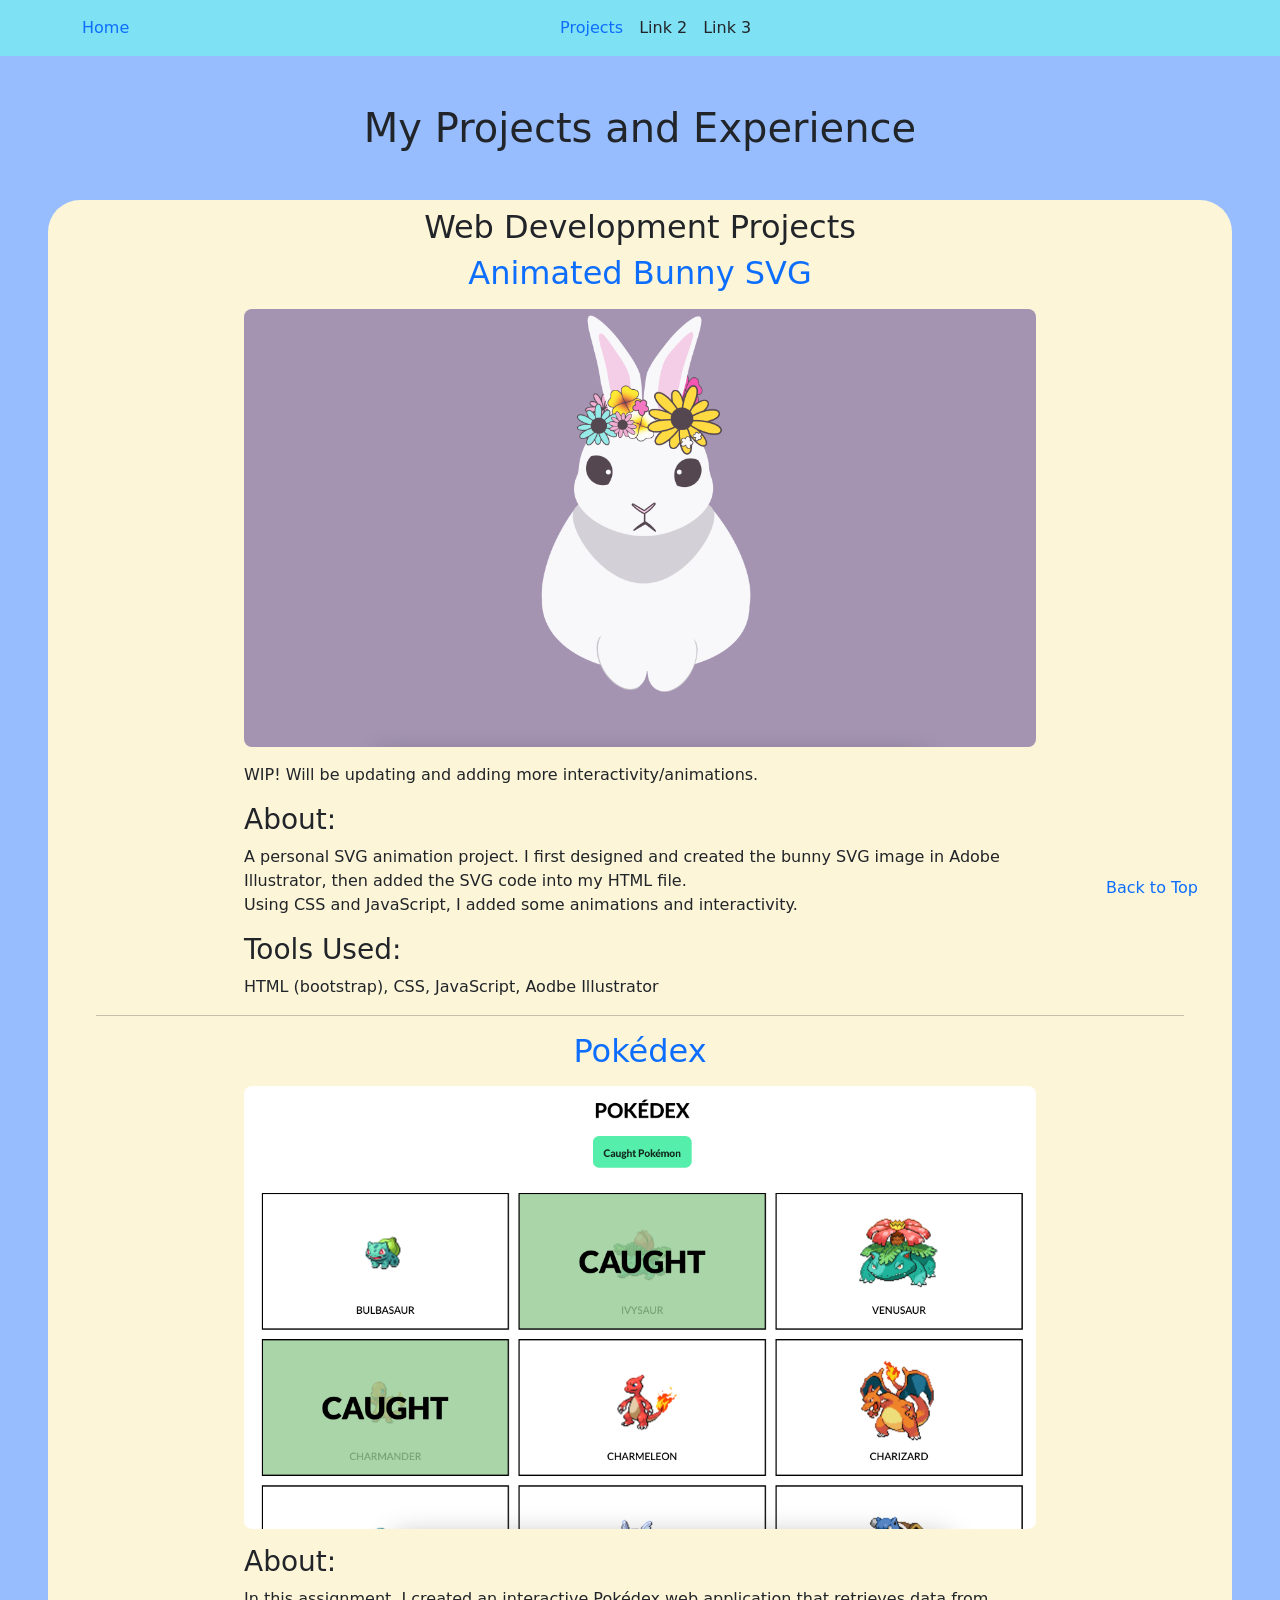
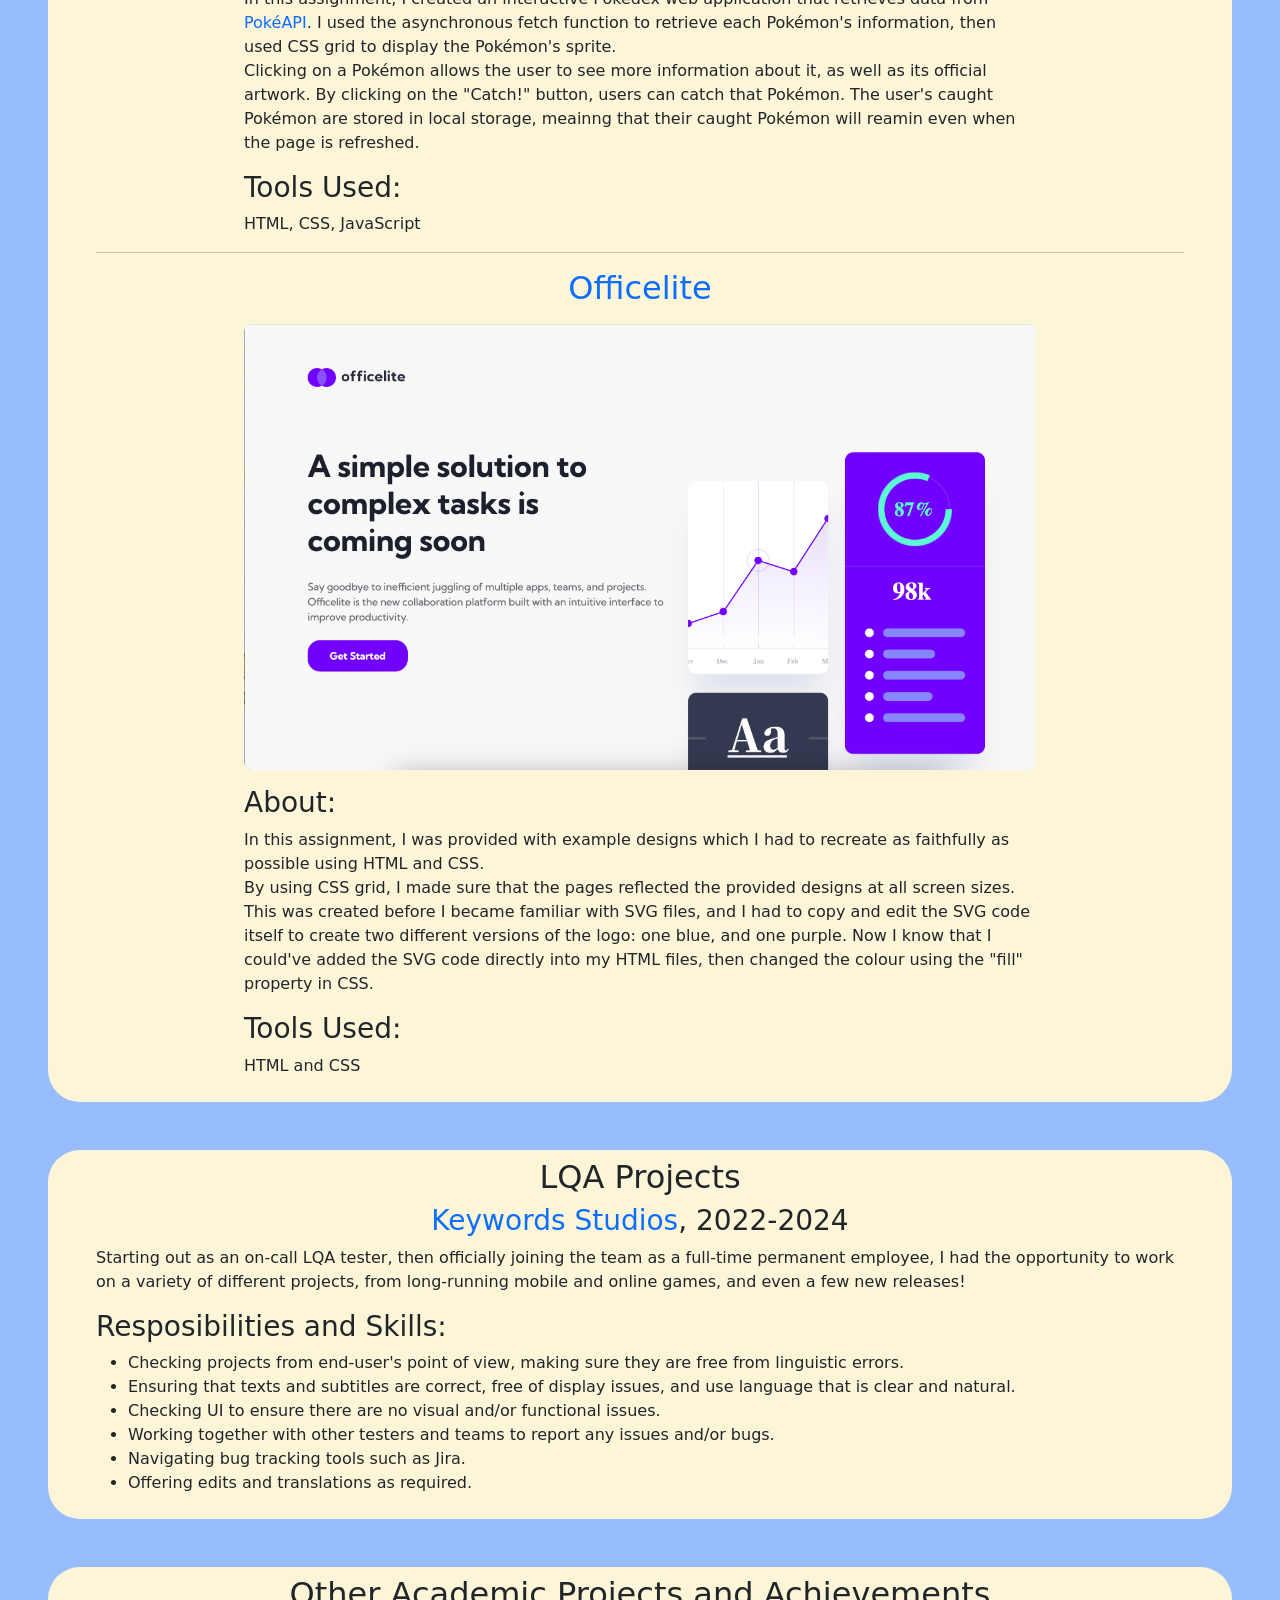
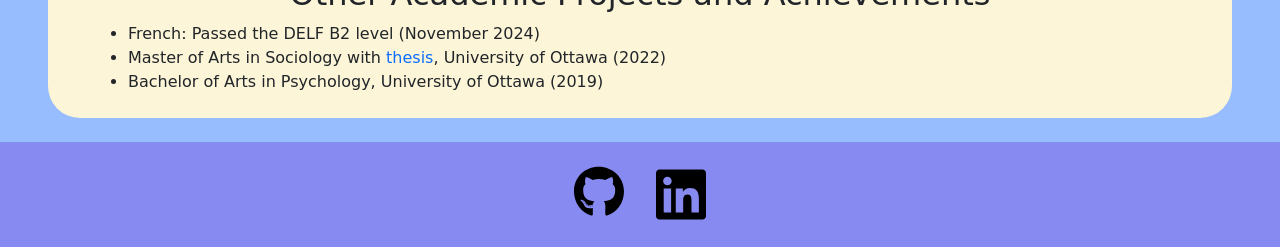
==== additional_pages/projects.html @ 79395e11 "Added experience to "Projects" page." ====
<!DOCTYPE html>
<html lang="en">
<head>
    <meta charset="UTF-8">
    <meta name="viewport" content="width=device-width, initial-scale=1.0">
    <title>My Projects</title>
    <link rel = "icon" href = "/images/umbrella-solid.svg">
    <link href = "/style.css" rel = "stylesheet">
    <link href="https://cdn.jsdelivr.net/npm/bootstrap@5.3.3/dist/css/bootstrap.min.css" rel="stylesheet" integrity="sha384-QWTKZyjpPEjISv5WaRU9OFeRpok6YctnYmDr5pNlyT2bRjXh0JMhjY6hW+ALEwIH" crossorigin="anonymous">
</head>
<body class = "bg-1">
    <!-- NAV -->
    <nav class = "navbar navbar-expand-lg py-3" id = "navigation">
        <div class = "container-lg">
            <a href = "/index.html" >Home</a>
            <button class = "navbar-toggler" type = "button" data-bs-toggle="collapse" data-bs-target="#navbarSupportedContent" aria-controls="navbarSupportedContent" aria-expanded="false" aria-label="Toggle navigation">
                <span class="navbar-toggler-icon"></span>
            </button>
            <div class = "collapse navbar-collapse" id = "navbarSupportedContent">
                <ul class = "navbar-nav mb-2 mx-auto mb-lg-0">
                    <li class = "nav-item me-3">
                        <a href = #>Projects</a>
                    </li>
                    <li class = "nav-item me-3">
                        <a>Link 2</a>
                    </li>
                    <li class = "nav-item me-3">
                        <a>Link 3</a>
                    </li>
                </ul>
            </div>
        </div>
    </nav>
    <!-- PROJECTS -->
    <h1 class = "mt-3 mb-3 mt-lg-5 mb-lg-4  text-center">My Projects and Experience</h1>
    <section class = "mt-3 mt-md-5 mx-5 mb-4 py-2 px-5 rounded-5 content">
        <h2 class = "text-center">Web Development Projects</h2>
        <div class = "container-fluid w-75">
            <section id = "bunny">
                <h2 class = "text-center"><a href = "https://github.com/Rie-Futaki/SVG-animation" target = "_blank">Animated Bunny SVG</a></h2>
                <div class = "my-3">
                    <img class = "w-100 rounded-3" src = "/images/Bunny_Screenshot.png" alt = "Bunny SVG Project">
                </div>
                <p>WIP! Will be updating and adding more interactivity/animations.</p>
                <h3>About:</h3>
                <p>A personal SVG animation project. I first designed and created the bunny SVG image in Adobe Illustrator, then added the SVG code into my HTML file.
                    <br>Using CSS and JavaScript, I added some animations and interactivity.
                </p>
                <h3>Tools Used:</h3>
                <p>HTML (bootstrap), CSS, JavaScript, Aodbe Illustrator</p>
            </section>
        </div>
        <hr>
        <div class = "container-fluid w-75">
            <section id = "pokedex">
                <h2 class = "text-center"><a href = "https://github.com/Rie-Futaki/Pokedex" target = "_blank">Pokédex</a></h2>
                <div class = "my-3">
                    <img class = "w-100 rounded-3" src = "/images/Pokedex_Screenshot.png" alt = "Pokédex Project">
                </div>
                <h3>About:</h3>
                <p>In this assignment, I created an interactive Pokédex web application that retrieves data from <a href = "https://pokeapi.co">PokéAPI</a>.
                    I used the asynchronous fetch function to retrieve each Pokémon's information, then used CSS grid to display the Pokémon's sprite.
                    <br>Clicking on a Pokémon allows the user to see more information about it, as well as its official artwork. By clicking on the "Catch!" button,
                    users can catch that Pokémon. The user's caught Pokémon are stored in local storage, meainng that their caught Pokémon will reamin even when the page is refreshed.
                </p>
                <h3>Tools Used:</h3>
                <p>HTML, CSS, JavaScript</p>
            </section>
        </div>
        <hr>
        <div class = "container-fluid w-75">
            <section id = "officelite">
                <h2 class = "text-center"><a href = "https://github.com/Rie-Futaki/Officelite" target = "_blank">Officelite</a></h2>
                <div class = "my-3">
                    <img class = "w-100 rounded-3" src = "/images/Officelite_Screenshot.png" alt = "Officelite Project">
                </div>
                <h3>About:</h3>
                <p>In this assignment, I was provided with example designs which I had to recreate as faithfully as possible using HTML and CSS.
                    <br>By using CSS grid, I made sure that the pages reflected the provided designs at all screen sizes.
                    <br>This was created before I became familiar with SVG files, and I had to copy and edit the SVG code itself to create two different versions of the logo: one blue, and one purple.
                     Now I know that I could've added the SVG code directly into my HTML files, then changed the colour using the "fill" property in CSS.
                </p>
                <h3>Tools Used:</h3>
                <p>HTML and CSS</p>
            </section>
        </div>
    </section>
    <section class = "mt-3 mt-md-5 mx-5 mb-4 py-2 px-5 rounded-5 content">
        <h2 class = "text-center">LQA Projects</h2>
        <h3 class = "text-center"><a href = "https://www.keywordsstudios.com">Keywords Studios</a>, 2022-2024</h3>
        <p>Starting out as an on-call LQA tester, then officially joining the team as a full-time permanent employee, I had the opportunity to work on a variety of different projects, from long-running mobile and online games, and even a few new releases!</p>
        <div>
            <section id = "lqa">
                <h3>Resposibilities and Skills:</h3>
                <ul>
                    <li>Checking projects from end-user's point of view, making sure they are free from linguistic errors.</li>
                    <li>Ensuring that texts and subtitles are correct, free of display issues, and use language that is clear and natural.</li>
                    <li>Checking UI to ensure there are no visual and/or functional issues.</li>
                    <li>Working together with other testers and teams to report any issues and/or bugs.</li>
                    <li>Navigating bug tracking tools such as Jira.</li>
                    <li>Offering edits and translations as required.</li>
                </ul>
            </section>
        </div>
    <!-- 
    <div class = "container-fluid w-75">
            <section id = "bunny">
                <h2><a href = "https://github.com/Rie-Futaki/SVG-animation" target = "_blank">Animated Bunny SVG</a></h2>
                <div>
                    <img class = "w-100 rounded-3" src = "/images/Bunny_Screenshot.png" alt = "Bunny SVG Project">
                </div>
                <p>Currently WIP! Will be updating and adding more interactivity.</p>
                <h3>About:</h3>
                <p>WIP</p>
                <h3>Tools Used:</h3>
                <p>HTML (bootstrap), CSS, JavaScript, Aodbe Illustrator</p>
            </section>
        </div>
        <div class = "container-fluid w-75">
            <section id = "pokedex">
                <h2><a href = "https://github.com/Rie-Futaki/Pokedex" target = "_blank">Pokédex</a></h2>
                <div>
                    <img class = "w-100 rounded-3" src = "/images/Pokedex_Screenshot.png" alt = "Pokédex Project">
                </div>
                <h3>About:</h3>
                <p>WIP</p>
                <h3>Tools Used:</h3>
                <p>HTML, CSS, JavaScript</p>
            </section>
        </div>
        <div class = "container-fluid w-75">
            <section id = "officelite">
                <h2><a href = "https://github.com/Rie-Futaki/Officelite" target = "_blank">Officelite</a></h2>
                <div>
                    <img class = "w-100 rounded-3" src = "/images/Officelite_Screenshot.png" alt = "Officelite Project">
                </div>
                <h3>About:</h3>
                <p>WIP</p>
                <h3>Tools Used:</h3>
                <p>HTML and CSS</p>
            </section>
        </div>
    -->
    </section>
    <section class = "mt-3 mt-md-5 mx-5 mb-4 py-2 px-5 rounded-5 content">
        <h2 class = "text-center">Other Academic Projects and Achievements</h2>
        <ul>
            <li>French: Passed the DELF B2 level (November 2024)</li>
            <li>Master of Arts in Sociology with <a href = "https://ruor.uottawa.ca/server/api/core/bitstreams/4da3ee97-df79-4537-be1c-e4abf29cef18/content" target = "_blank">thesis</a>, University of Ottawa (2022)</li>
            <li>Bachelor of Arts in Psychology, University of Ottawa (2019)</li>
        </ul>
    <!-- 
    <div class = "container-fluid w-75">
            <section id = "bunny">
                <h2><a href = "https://github.com/Rie-Futaki/SVG-animation" target = "_blank">Animated Bunny SVG</a></h2>
                <div>
                    <img class = "w-100 rounded-3" src = "/images/Bunny_Screenshot.png" alt = "Bunny SVG Project">
                </div>
                <p>Currently WIP! Will be updating and adding more interactivity.</p>
                <h3>About:</h3>
                <p>WIP</p>
                <h3>Tools Used:</h3>
                <p>HTML (bootstrap), CSS, JavaScript, Aodbe Illustrator</p>
            </section>
        </div>
        <div class = "container-fluid w-75">
            <section id = "pokedex">
                <h2><a href = "https://github.com/Rie-Futaki/Pokedex" target = "_blank">Pokédex</a></h2>
                <div>
                    <img class = "w-100 rounded-3" src = "/images/Pokedex_Screenshot.png" alt = "Pokédex Project">
                </div>
                <h3>About:</h3>
                <p>WIP</p>
                <h3>Tools Used:</h3>
                <p>HTML, CSS, JavaScript</p>
            </section>
        </div>
        <div class = "container-fluid w-75">
            <section id = "officelite">
                <h2><a href = "https://github.com/Rie-Futaki/Officelite" target = "_blank">Officelite</a></h2>
                <div>
                    <img class = "w-100 rounded-3" src = "/images/Officelite_Screenshot.png" alt = "Officelite Project">
                </div>
                <h3>About:</h3>
                <p>WIP</p>
                <h3>Tools Used:</h3>
                <p>HTML and CSS</p>
            </section>
        </div>
    -->
    </section>
      <!-- FOOTER -->
      <footer class = "bg-3 py-4">
        <div class = "d-flex justify-content-center">
            <div class = "pe-3 github_icon">
                <a href = "https://github.com/Rie-Futaki" target="_blank">
                    <svg width = "50" xmlns="http://www.w3.org/2000/svg" viewBox="0 0 496 512">
                        <path d="M165.9 397.4c0 2-2.3 3.6-5.2 3.6-3.3 .3-5.6-1.3-5.6-3.6 0-2 2.3-3.6 5.2-3.6 3-.3 5.6 1.3 5.6 3.6zm-31.1-4.5c-.7 2 1.3 4.3 4.3 4.9 2.6 1 5.6 0 6.2-2s-1.3-4.3-4.3-5.2c-2.6-.7-5.5 .3-6.2 2.3zm44.2-1.7c-2.9 .7-4.9 2.6-4.6 4.9 .3 2 2.9 3.3 5.9 2.6 2.9-.7 4.9-2.6 4.6-4.6-.3-1.9-3-3.2-5.9-2.9zM244.8 8C106.1 8 0 113.3 0 252c0 110.9 69.8 205.8 169.5 239.2 12.8 2.3 17.3-5.6 17.3-12.1 0-6.2-.3-40.4-.3-61.4 0 0-70 15-84.7-29.8 0 0-11.4-29.1-27.8-36.6 0 0-22.9-15.7 1.6-15.4 0 0 24.9 2 38.6 25.8 21.9 38.6 58.6 27.5 72.9 20.9 2.3-16 8.8-27.1 16-33.7-55.9-6.2-112.3-14.3-112.3-110.5 0-27.5 7.6-41.3 23.6-58.9-2.6-6.5-11.1-33.3 2.6-67.9 20.9-6.5 69 27 69 27 20-5.6 41.5-8.5 62.8-8.5s42.8 2.9 62.8 8.5c0 0 48.1-33.6 69-27 13.7 34.7 5.2 61.4 2.6 67.9 16 17.7 25.8 31.5 25.8 58.9 0 96.5-58.9 104.2-114.8 110.5 9.2 7.9 17 22.9 17 46.4 0 33.7-.3 75.4-.3 83.6 0 6.5 4.6 14.4 17.3 12.1C428.2 457.8 496 362.9 496 252 496 113.3 383.5 8 244.8 8zM97.2 352.9c-1.3 1-1 3.3 .7 5.2 1.6 1.6 3.9 2.3 5.2 1 1.3-1 1-3.3-.7-5.2-1.6-1.6-3.9-2.3-5.2-1zm-10.8-8.1c-.7 1.3 .3 2.9 2.3 3.9 1.6 1 3.6 .7 4.3-.7 .7-1.3-.3-2.9-2.3-3.9-2-.6-3.6-.3-4.3 .7zm32.4 35.6c-1.6 1.3-1 4.3 1.3 6.2 2.3 2.3 5.2 2.6 6.5 1 1.3-1.3 .7-4.3-1.3-6.2-2.2-2.3-5.2-2.6-6.5-1zm-11.4-14.7c-1.6 1-1.6 3.6 0 5.9 1.6 2.3 4.3 3.3 5.6 2.3 1.6-1.3 1.6-3.9 0-6.2-1.4-2.3-4-3.3-5.6-2z"/>
                    </svg>
                </a>
            </div>
            <div class = "ps-3 linkedin_icon">
                <a href = "https://www.linkedin.com/in/rie-futaki-215845303/" target="_blank">
                    <svg width = "50" xmlns="http://www.w3.org/2000/svg" viewBox="0 0 448 512">
                        <path d="M416 32H31.9C14.3 32 0 46.5 0 64.3v383.4C0 465.5 14.3 480 31.9 480H416c17.6 0 32-14.5 32-32.3V64.3c0-17.8-14.4-32.3-32-32.3zM135.4 416H69V202.2h66.5V416zm-33.2-243c-21.3 0-38.5-17.3-38.5-38.5S80.9 96 102.2 96c21.2 0 38.5 17.3 38.5 38.5 0 21.3-17.2 38.5-38.5 38.5zm282.1 243h-66.4V312c0-24.8-.5-56.7-34.5-56.7-34.6 0-39.9 27-39.9 54.9V416h-66.4V202.2h63.7v29.2h.9c8.9-16.8 30.6-34.5 62.9-34.5 67.2 0 79.7 44.3 79.7 101.9V416z"/>
                    </svg>
                </a>
            </div>
        </div>
        <div class = "container text-end fixed-bottom">
            <!-- currently "fixed" at bottom; edit if this causes issues 
             Font colour difficult to see-->
            <a href = "#navigation" class = "d-inline-block">Back to Top</a>
        </div>
    </footer>
    <script src="https://cdn.jsdelivr.net/npm/bootstrap@5.3.3/dist/js/bootstrap.bundle.min.js" integrity="sha384-YvpcrYf0tY3lHB60NNkmXc5s9fDVZLESaAA55NDzOxhy9GkcIdslK1eN7N6jIeHz" crossorigin="anonymous"></script>

</body>
</html>
---- style.css ----
@import url('https://fonts.googleapis.com/css2?family=Sour+Gummy:ital,wght@0,100..900;1,100..900&display=swap');
@import url('https://fonts.googleapis.com/css2?family=Kumbh+Sans:wght@100..900&display=swap');

:root{
    --bg-1: rgb(151, 189, 254);
    --bg-2: rgb(252, 245, 215);
    --bg-3: rgb(134, 138, 241);
    --accent-1: rgb(127, 225, 244);
    --my-font: "Sour Gummy";
}

@keyframes textWave{
    0%{
      transform: translateY(0px);
    }
    100%{
      transform: translateY(10px);
    }
}

.bg-1{
    background-color: var(--bg-1);
}

.bg-3{
    background-color: var(--bg-3);
}

#navigation{
    background-color: var(--accent-1);
}

.body{
    font-family: "Kunbh Sans", sans-serif;
    color: #2b2e3e;
}

body a {
    text-decoration: none;
}

.content {
    background-color: var(--bg-2);
}

.animated_text{
    background-color: white;
    color: var(--accent-1);
    text-transform: uppercase;
    font-family: var(--my-font), sans-serif;
}

.animated_text span{
    display: inline-block;
    animation-name: textWave;
    animation-duration: 1s;
    animation-iteration-count: infinite;
    animation-direction: alternate;
  }
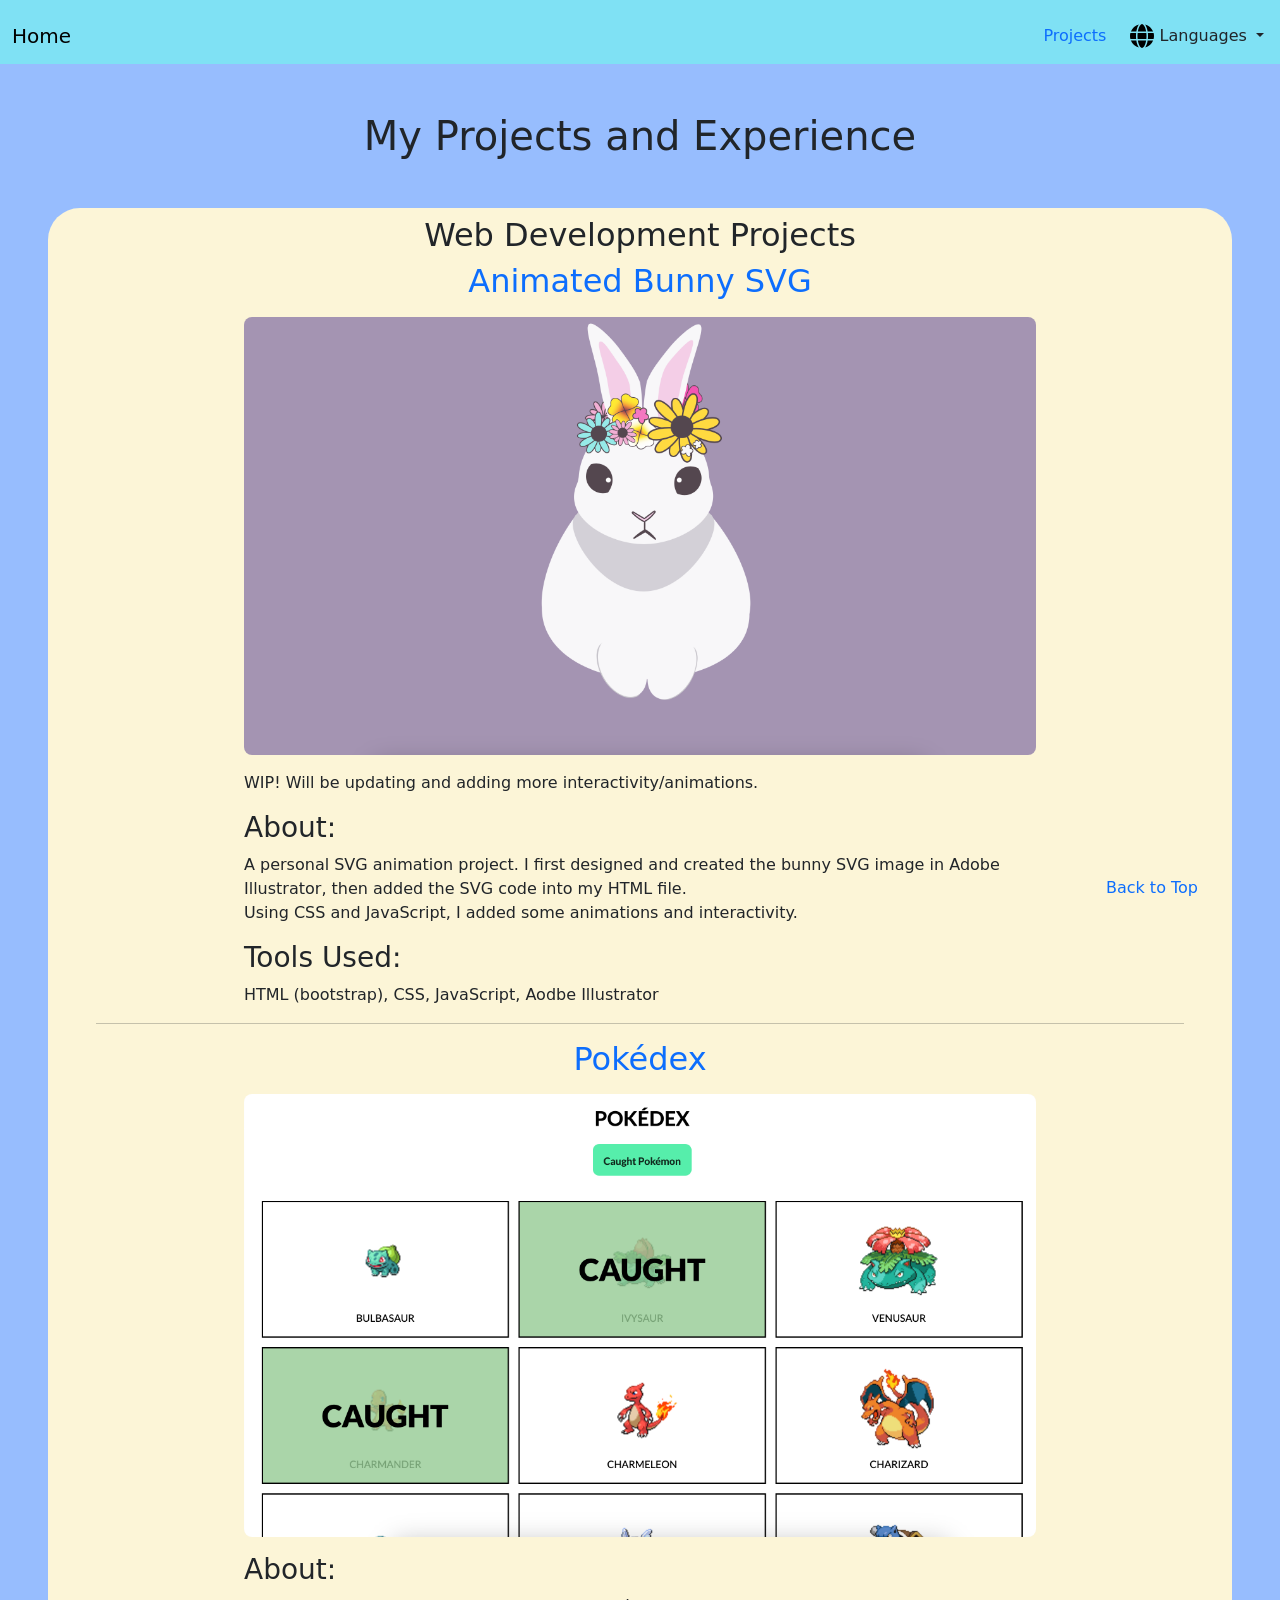
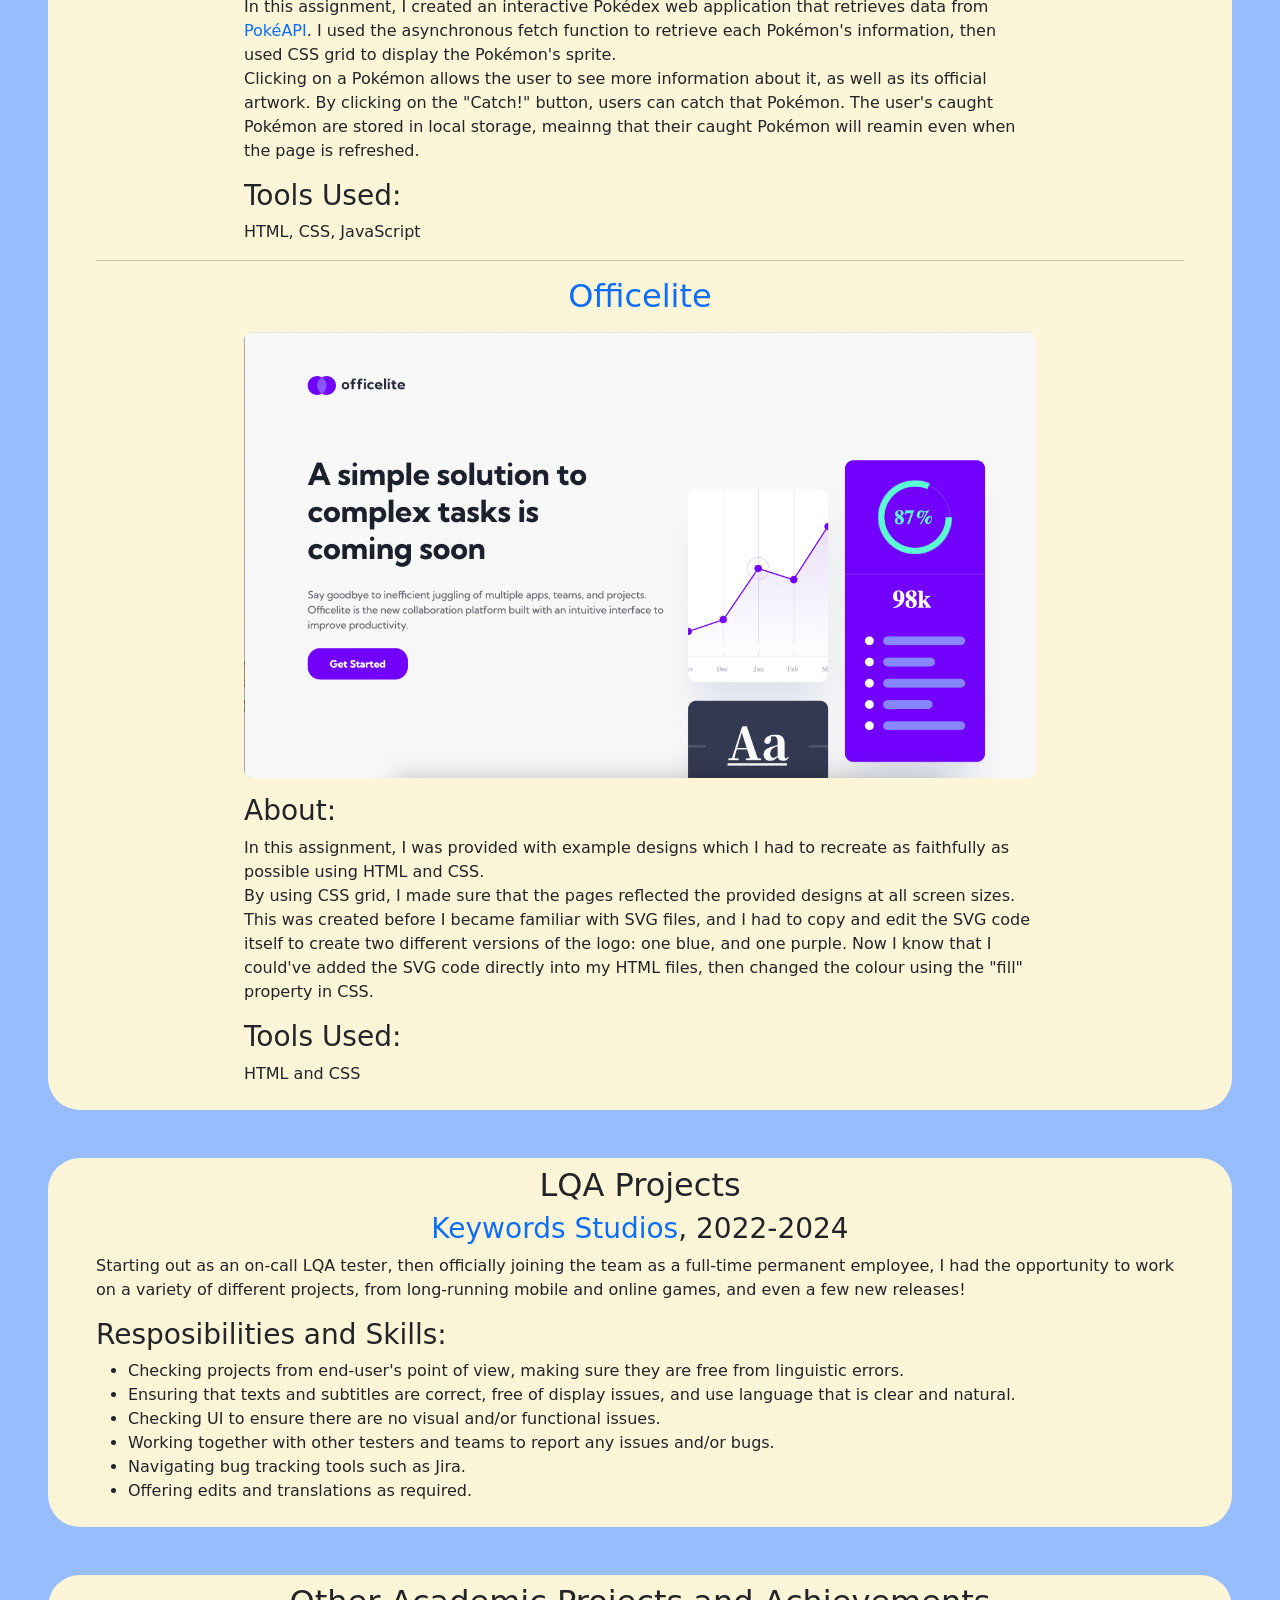
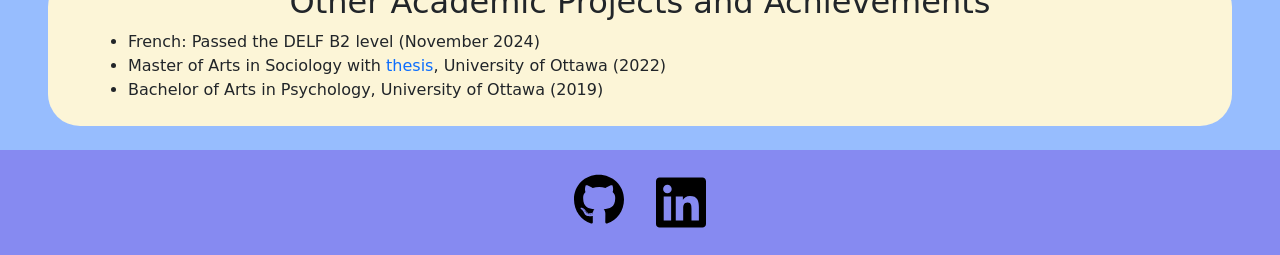
==== commit 3489674a: "Edited navbar in projects page to match the main page." ====
--- a/additional_pages/projects.html
+++ b/additional_pages/projects.html
@@ -10,27 +10,42 @@
 </head>
 <body class = "bg-1">
     <!-- NAV -->
-    <nav class = "navbar navbar-expand-lg py-3" id = "navigation">
-        <div class = "container-lg">
-            <a href = "/index.html" >Home</a>
-            <button class = "navbar-toggler" type = "button" data-bs-toggle="collapse" data-bs-target="#navbarSupportedContent" aria-controls="navbarSupportedContent" aria-expanded="false" aria-label="Toggle navigation">
-                <span class="navbar-toggler-icon"></span>
-            </button>
-            <div class = "collapse navbar-collapse" id = "navbarSupportedContent">
-                <ul class = "navbar-nav mb-2 mx-auto mb-lg-0">
-                    <li class = "nav-item me-3">
-                        <a href = #>Projects</a>
-                    </li>
-                    <li class = "nav-item me-3">
-                        <a>Link 2</a>
-                    </li>
-                    <li class = "nav-item me-3">
-                        <a>Link 3</a>
-                    </li>
-                </ul>
-            </div>
+     <!-- I want the "Languages" dropdown to always be visible -->
+     <nav id = "navigation" class = "navbar navbar-expand-md">
+        <div class = "container-fluid">
+            <a href = "/index.html" class = "navbar-brand mt-2" >Home</a>
         </div>
-    </nav>
+        <button class = "navbar-toggler" type = "button" data-bs-toggle="collapse" data-bs-target="#navbarContent" aria-controls="navbarContent" aria-expanded="false" aria-label="Toggle navigation">
+            <span class="navbar-toggler-icon ml-5"></span>
+        </button>
+        <div class = "collapse navbar-collapse" id = "navbarContent">
+            <ul class = "navbar-nav mb-2 mx-auto mb-lg-0">
+                <li class = "nav-item me-4 mt-2">
+                    <a href = #>Projects</a>
+                </li>
+                <li class = "nav-item me-3 mt-2">
+                    <div class = "nav-item dropdown">
+                        <div class = "dropdown-toggle" id = "navbarDropdown" role = "button" data-bs-toggle = "dropdown" aria-expanded = "false">
+                            <svg width = "24" xmlns="http://www.w3.org/2000/svg" viewBox="0 0 512 512">
+                                <path d="M352 256c0 22.2-1.2 43.6-3.3 64l-185.3 0c-2.2-20.4-3.3-41.8-3.3-64s1.2-43.6 3.3-64l185.3 0c2.2 20.4 3.3 41.8 3.3 64zm28.8-64l123.1 0c5.3 20.5 8.1 41.9 8.1 64s-2.8 43.5-8.1 64l-123.1 0c2.1-20.6 3.2-42 3.2-64s-1.1-43.4-3.2-64zm112.6-32l-116.7 0c-10-63.9-29.8-117.4-55.3-151.6c78.3 20.7 142 77.5 171.9 151.6zm-149.1 0l-176.6 0c6.1-36.4 15.5-68.6 27-94.7c10.5-23.6 22.2-40.7 33.5-51.5C239.4 3.2 248.7 0 256 0s16.6 3.2 27.8 13.8c11.3 10.8 23 27.9 33.5 51.5c11.6 26 20.9 58.2 27 94.7zm-209 0L18.6 160C48.6 85.9 112.2 29.1 190.6 8.4C165.1 42.6 145.3 96.1 135.3 160zM8.1 192l123.1 0c-2.1 20.6-3.2 42-3.2 64s1.1 43.4 3.2 64L8.1 320C2.8 299.5 0 278.1 0 256s2.8-43.5 8.1-64zM194.7 446.6c-11.6-26-20.9-58.2-27-94.6l176.6 0c-6.1 36.4-15.5 68.6-27 94.6c-10.5 23.6-22.2 40.7-33.5 51.5C272.6 508.8 263.3 512 256 512s-16.6-3.2-27.8-13.8c-11.3-10.8-23-27.9-33.5-51.5zM135.3 352c10 63.9 29.8 117.4 55.3 151.6C112.2 482.9 48.6 426.1 18.6 352l116.7 0zm358.1 0c-30 74.1-93.6 130.9-171.9 151.6c25.5-34.2 45.2-87.7 55.3-151.6l116.7 0z"/>
+                            </svg>
+                            Languages
+                        </div>
+                        <ul class = "dropdown-menu" aria-labelledby = "navbarDropdown">
+                            <li>
+                                <button class = "dropdown-item">
+                                    Test1
+                                </button>
+                            </li>
+                            <li>
+                                <button class = "dropdown-item">
+                                    Test2
+                                </button>
+                            </li>
+                        </ul>
+                    </div>
+                </li>
+     </nav>
     <!-- PROJECTS -->
     <h1 class = "mt-3 mb-3 mt-lg-5 mb-lg-4  text-center">My Projects and Experience</h1>
     <section class = "mt-3 mt-md-5 mx-5 mb-4 py-2 px-5 rounded-5 content">
@@ -102,45 +117,6 @@
                 </ul>
             </section>
         </div>
-    <!-- 
-    <div class = "container-fluid w-75">
-            <section id = "bunny">
-                <h2><a href = "https://github.com/Rie-Futaki/SVG-animation" target = "_blank">Animated Bunny SVG</a></h2>
-                <div>
-                    <img class = "w-100 rounded-3" src = "/images/Bunny_Screenshot.png" alt = "Bunny SVG Project">
-                </div>
-                <p>Currently WIP! Will be updating and adding more interactivity.</p>
-                <h3>About:</h3>
-                <p>WIP</p>
-                <h3>Tools Used:</h3>
-                <p>HTML (bootstrap), CSS, JavaScript, Aodbe Illustrator</p>
-            </section>
-        </div>
-        <div class = "container-fluid w-75">
-            <section id = "pokedex">
-                <h2><a href = "https://github.com/Rie-Futaki/Pokedex" target = "_blank">Pokédex</a></h2>
-                <div>
-                    <img class = "w-100 rounded-3" src = "/images/Pokedex_Screenshot.png" alt = "Pokédex Project">
-                </div>
-                <h3>About:</h3>
-                <p>WIP</p>
-                <h3>Tools Used:</h3>
-                <p>HTML, CSS, JavaScript</p>
-            </section>
-        </div>
-        <div class = "container-fluid w-75">
-            <section id = "officelite">
-                <h2><a href = "https://github.com/Rie-Futaki/Officelite" target = "_blank">Officelite</a></h2>
-                <div>
-                    <img class = "w-100 rounded-3" src = "/images/Officelite_Screenshot.png" alt = "Officelite Project">
-                </div>
-                <h3>About:</h3>
-                <p>WIP</p>
-                <h3>Tools Used:</h3>
-                <p>HTML and CSS</p>
-            </section>
-        </div>
-    -->
     </section>
     <section class = "mt-3 mt-md-5 mx-5 mb-4 py-2 px-5 rounded-5 content">
         <h2 class = "text-center">Other Academic Projects and Achievements</h2>
@@ -149,45 +125,6 @@
             <li>Master of Arts in Sociology with <a href = "https://ruor.uottawa.ca/server/api/core/bitstreams/4da3ee97-df79-4537-be1c-e4abf29cef18/content" target = "_blank">thesis</a>, University of Ottawa (2022)</li>
             <li>Bachelor of Arts in Psychology, University of Ottawa (2019)</li>
         </ul>
-    <!-- 
-    <div class = "container-fluid w-75">
-            <section id = "bunny">
-                <h2><a href = "https://github.com/Rie-Futaki/SVG-animation" target = "_blank">Animated Bunny SVG</a></h2>
-                <div>
-                    <img class = "w-100 rounded-3" src = "/images/Bunny_Screenshot.png" alt = "Bunny SVG Project">
-                </div>
-                <p>Currently WIP! Will be updating and adding more interactivity.</p>
-                <h3>About:</h3>
-                <p>WIP</p>
-                <h3>Tools Used:</h3>
-                <p>HTML (bootstrap), CSS, JavaScript, Aodbe Illustrator</p>
-            </section>
-        </div>
-        <div class = "container-fluid w-75">
-            <section id = "pokedex">
-                <h2><a href = "https://github.com/Rie-Futaki/Pokedex" target = "_blank">Pokédex</a></h2>
-                <div>
-                    <img class = "w-100 rounded-3" src = "/images/Pokedex_Screenshot.png" alt = "Pokédex Project">
-                </div>
-                <h3>About:</h3>
-                <p>WIP</p>
-                <h3>Tools Used:</h3>
-                <p>HTML, CSS, JavaScript</p>
-            </section>
-        </div>
-        <div class = "container-fluid w-75">
-            <section id = "officelite">
-                <h2><a href = "https://github.com/Rie-Futaki/Officelite" target = "_blank">Officelite</a></h2>
-                <div>
-                    <img class = "w-100 rounded-3" src = "/images/Officelite_Screenshot.png" alt = "Officelite Project">
-                </div>
-                <h3>About:</h3>
-                <p>WIP</p>
-                <h3>Tools Used:</h3>
-                <p>HTML and CSS</p>
-            </section>
-        </div>
-    -->
     </section>
       <!-- FOOTER -->
       <footer class = "bg-3 py-4">
--- a/style.css
+++ b/style.css
@@ -30,6 +30,10 @@
     background-color: var(--accent-1);
 }
 
+.dropdown-menu{
+    min-width: 100px !important;
+}
+
 .body{
     font-family: "Kunbh Sans", sans-serif;
     color: #2b2e3e;
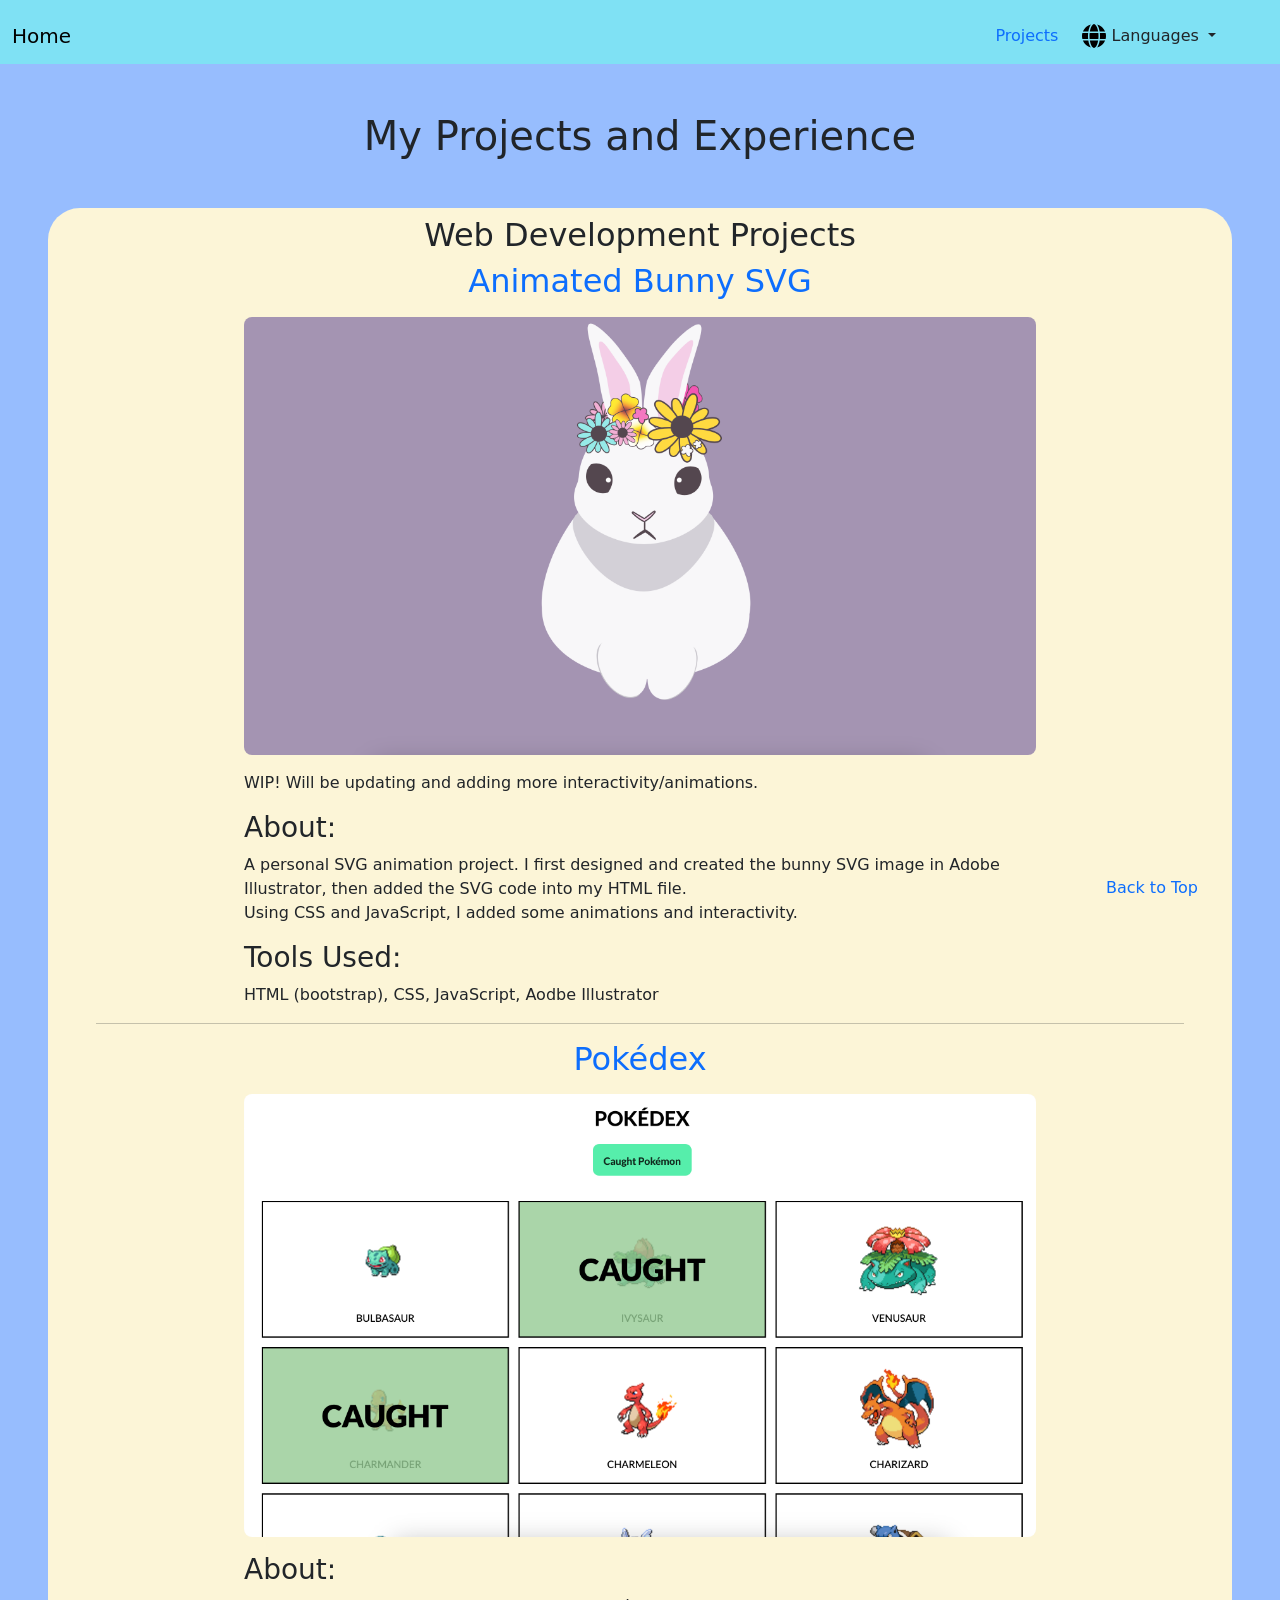
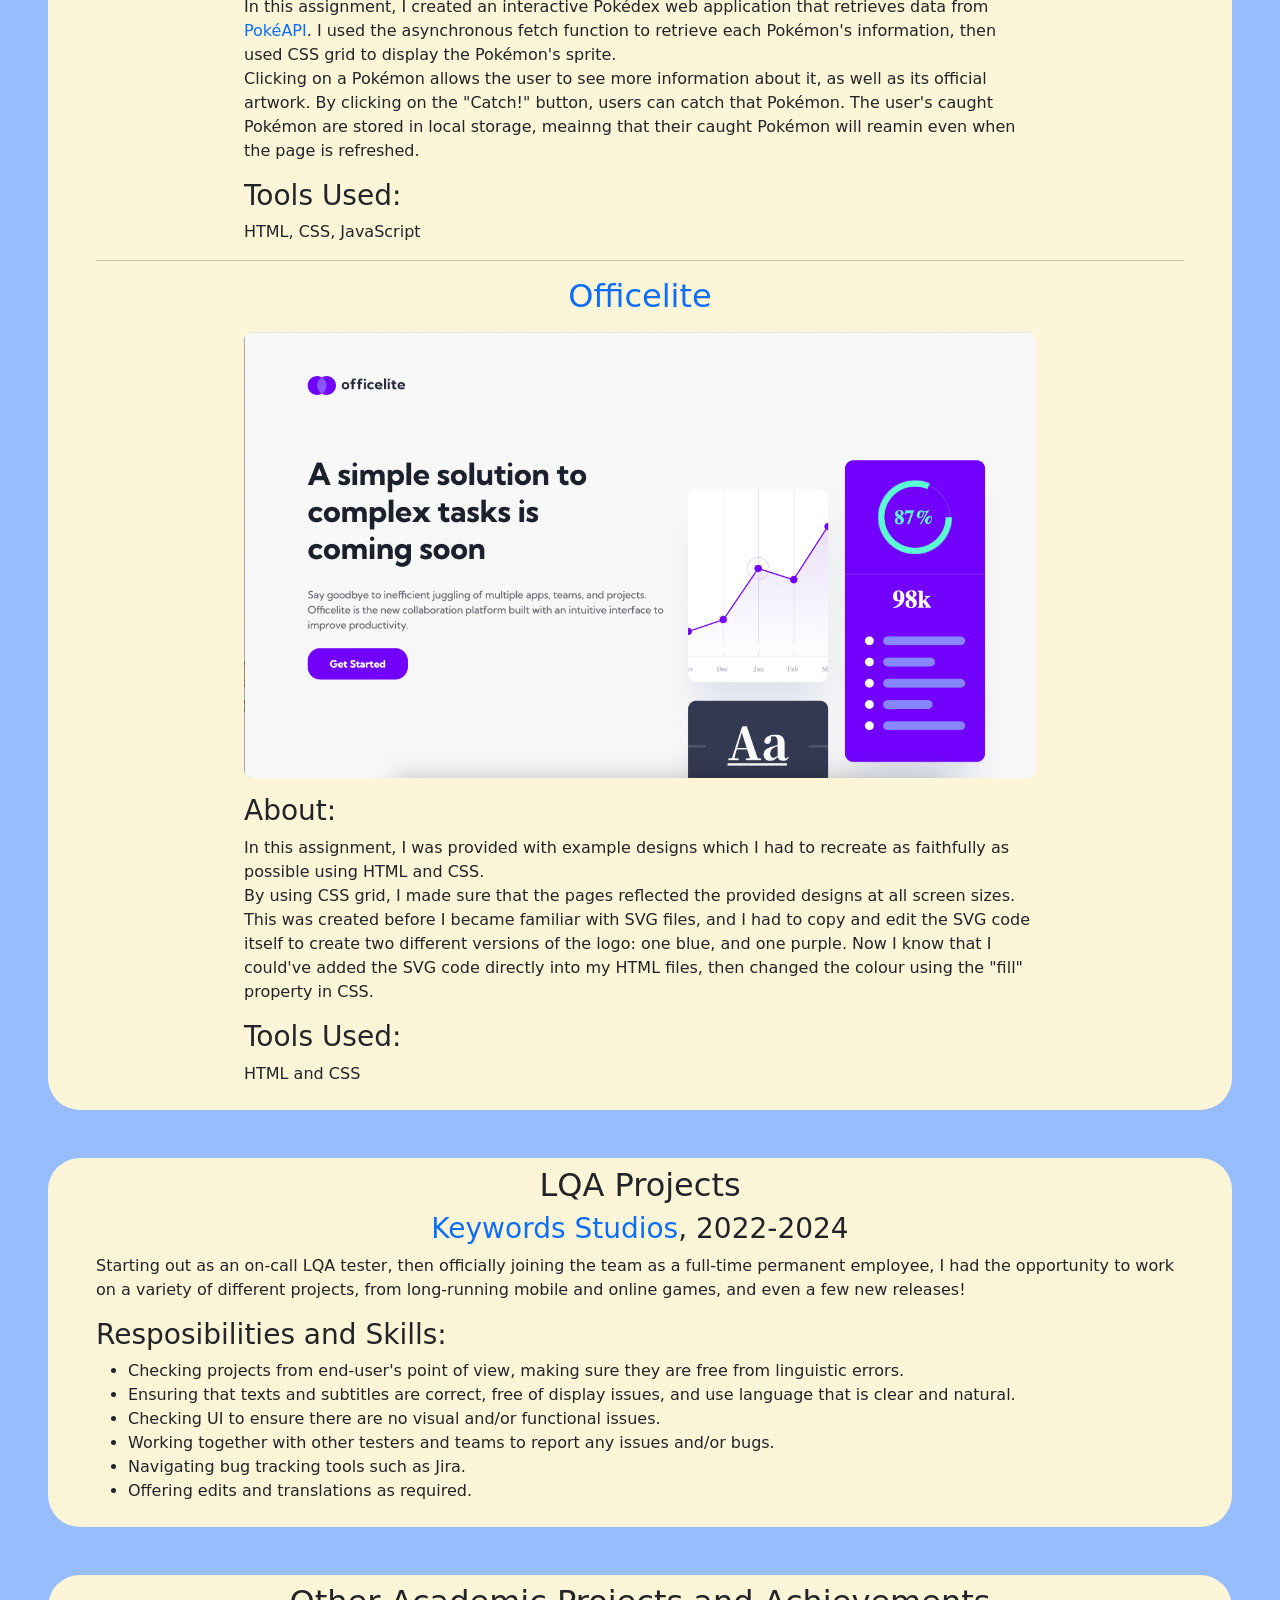
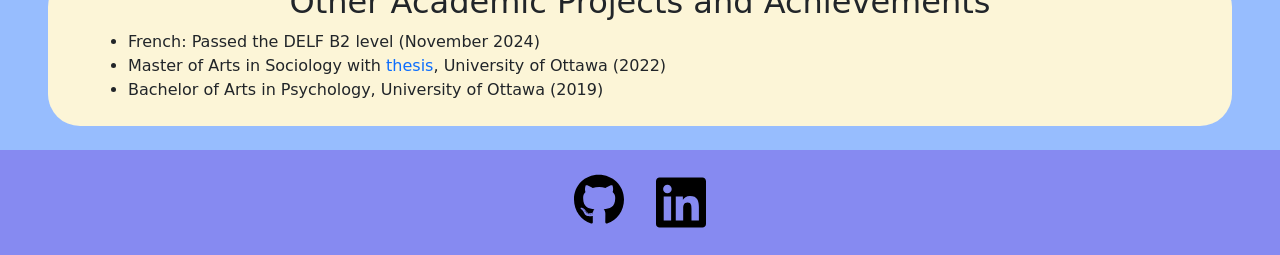
==== commit 8ebe6b3a: "Added Japanese option to navbar." ====
--- a/additional_pages/projects.html
+++ b/additional_pages/projects.html
@@ -11,9 +11,9 @@
 <body class = "bg-1">
     <!-- NAV -->
      <!-- I want the "Languages" dropdown to always be visible -->
-     <nav id = "navigation" class = "navbar navbar-expand-md">
+     <nav id = "navigation" class = "navbar navbar-expand-md pe-5">
         <div class = "container-fluid">
-            <a href = "/index.html" class = "navbar-brand mt-2" >Home</a>
+            <a href = "/index.html" id = "home" class = "navbar-brand mt-2" >Home</a>
         </div>
         <button class = "navbar-toggler" type = "button" data-bs-toggle="collapse" data-bs-target="#navbarContent" aria-controls="navbarContent" aria-expanded="false" aria-label="Toggle navigation">
             <span class="navbar-toggler-icon ml-5"></span>
@@ -21,7 +21,7 @@
         <div class = "collapse navbar-collapse" id = "navbarContent">
             <ul class = "navbar-nav mb-2 mx-auto mb-lg-0">
                 <li class = "nav-item me-4 mt-2">
-                    <a href = #>Projects</a>
+                    <a id = "projects" class = "text-nowrap" href = #>Projects</a>
                 </li>
                 <li class = "nav-item me-3 mt-2">
                     <div class = "nav-item dropdown">
@@ -33,13 +33,13 @@
                         </div>
                         <ul class = "dropdown-menu" aria-labelledby = "navbarDropdown">
                             <li>
-                                <button class = "dropdown-item">
-                                    Test1
+                                <button class = "eng dropdown-item">
+                                    English
                                 </button>
                             </li>
                             <li>
-                                <button class = "dropdown-item">
-                                    Test2
+                                <button class = "jpn dropdown-item">
+                                    日本語
                                 </button>
                             </li>
                         </ul>
@@ -150,6 +150,7 @@
             <a href = "#navigation" class = "d-inline-block">Back to Top</a>
         </div>
     </footer>
+    <script src = "/additional_scripts/nav.js"></script>
     <script src="https://cdn.jsdelivr.net/npm/bootstrap@5.3.3/dist/js/bootstrap.bundle.min.js" integrity="sha384-YvpcrYf0tY3lHB60NNkmXc5s9fDVZLESaAA55NDzOxhy9GkcIdslK1eN7N6jIeHz" crossorigin="anonymous"></script>
 
 </body>
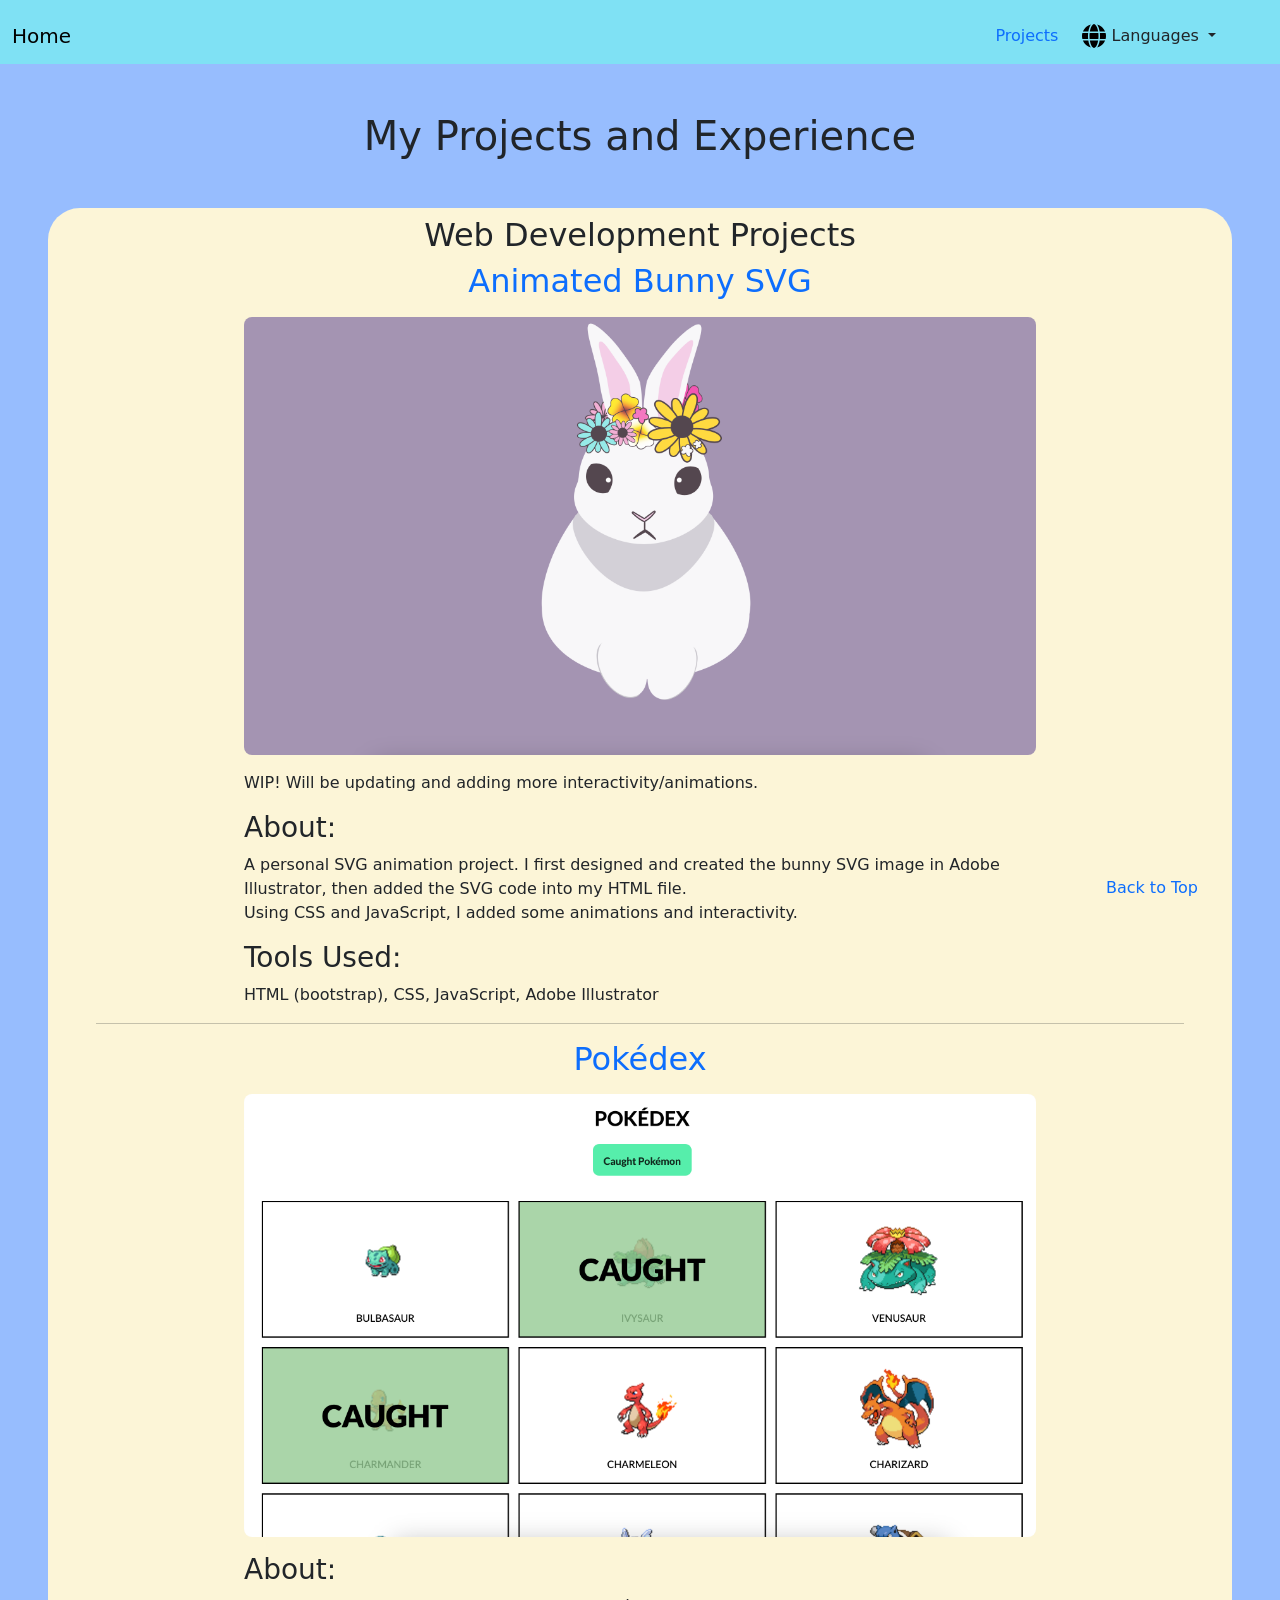
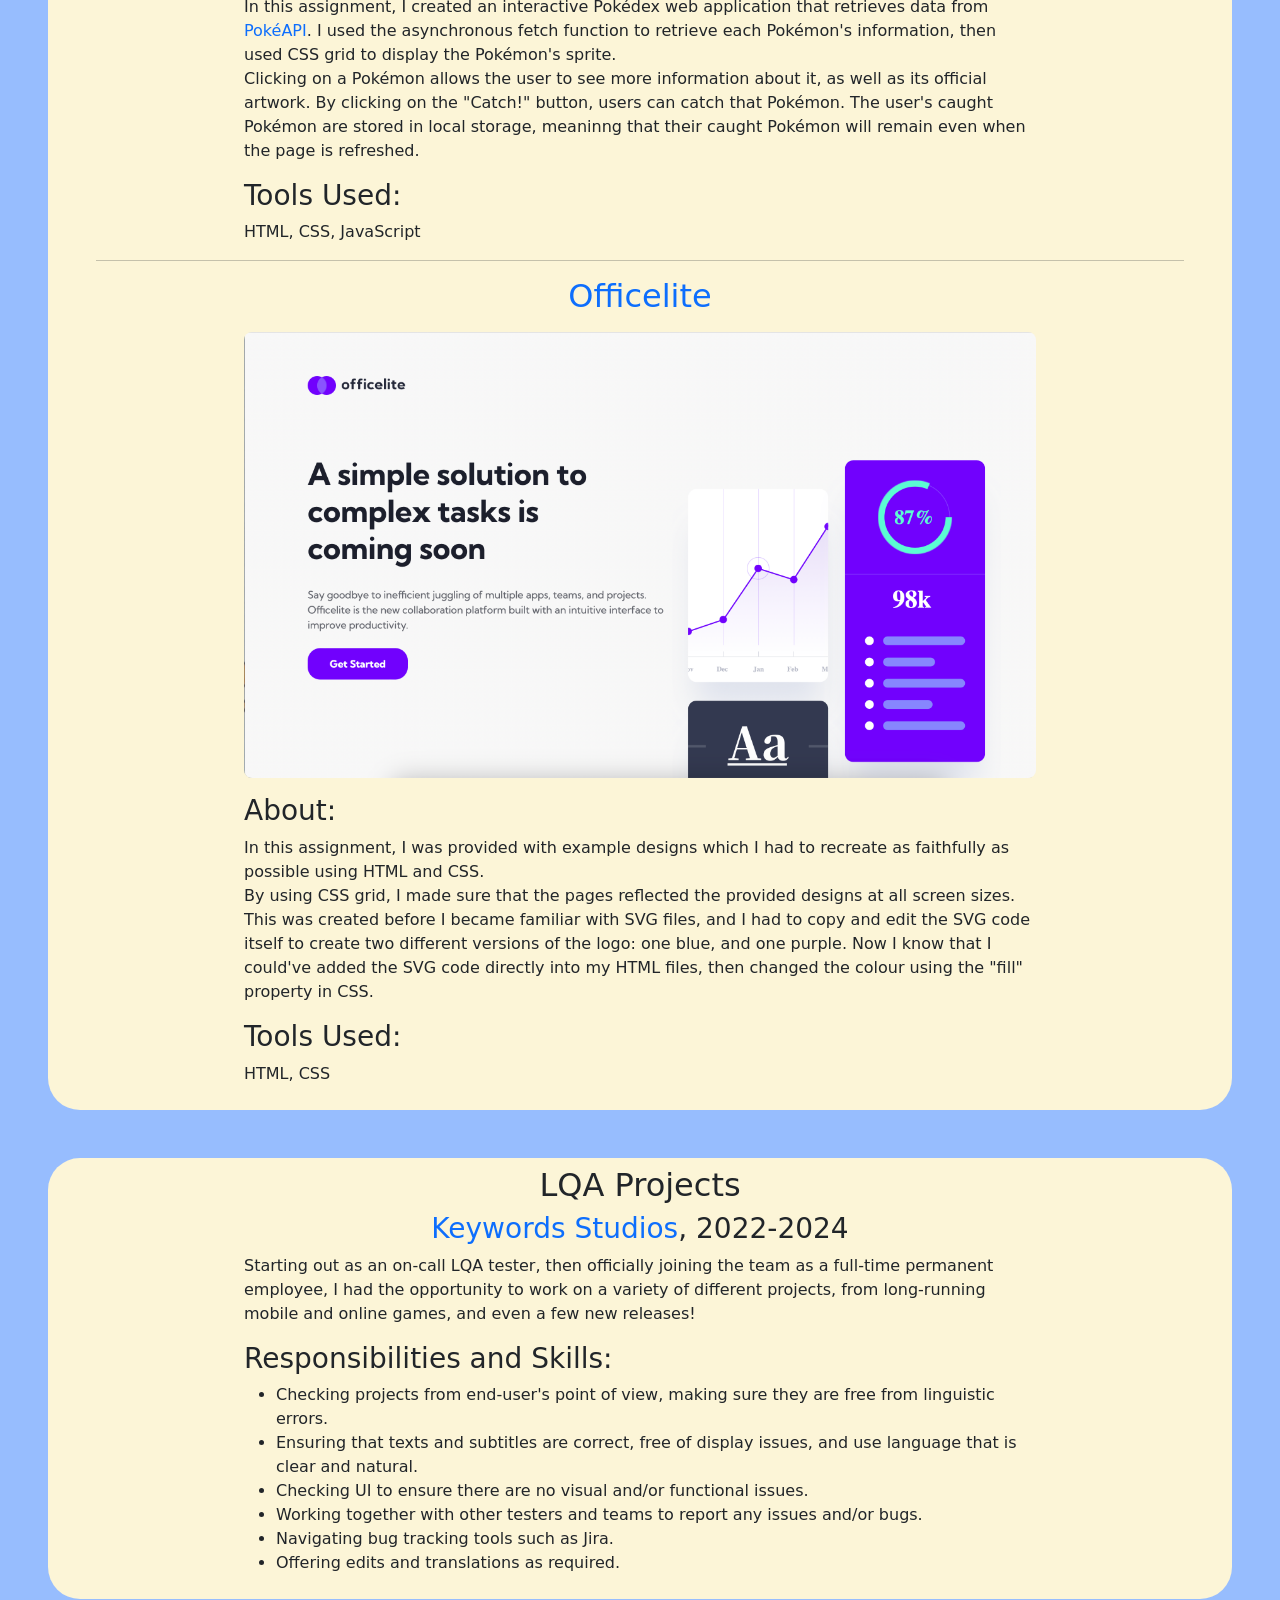
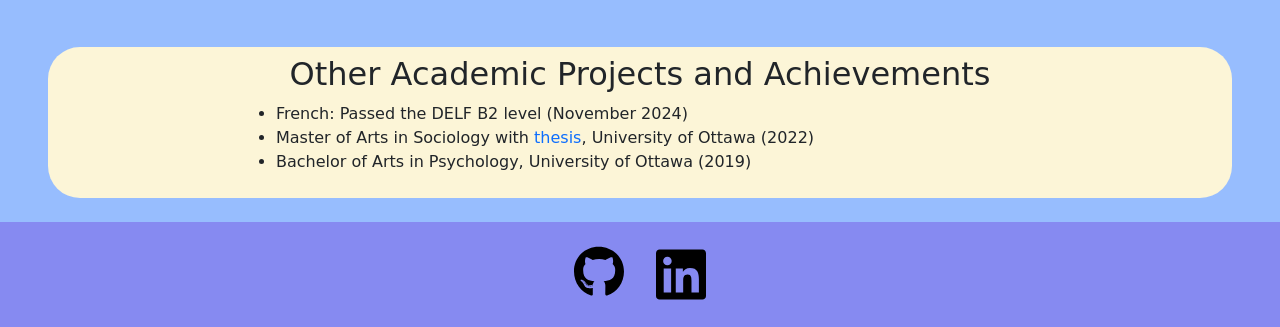
==== commit 280f6e99: "Added translations of projects page." ====
--- a/additional_pages/projects.html
+++ b/additional_pages/projects.html
@@ -47,38 +47,38 @@
                 </li>
      </nav>
     <!-- PROJECTS -->
-    <h1 class = "mt-3 mb-3 mt-lg-5 mb-lg-4  text-center">My Projects and Experience</h1>
-    <section class = "mt-3 mt-md-5 mx-5 mb-4 py-2 px-5 rounded-5 content">
-        <h2 class = "text-center">Web Development Projects</h2>
+    <h1 id = "main_heading" class = "mt-3 mb-3 mt-lg-5 mb-lg-4  text-center">My Projects and Experience</h1>
+    <section class = "mt-3 mt-md-5 mx-5 mb-4 py-2 px-md-5 rounded-5 content">
+        <h2 id = "web_projects" class = "text-center">Web Development Projects</h2>
         <div class = "container-fluid w-75">
             <section id = "bunny">
-                <h2 class = "text-center"><a href = "https://github.com/Rie-Futaki/SVG-animation" target = "_blank">Animated Bunny SVG</a></h2>
+                <h2 id = "bunny_project" class = "text-center"><a href = "https://github.com/Rie-Futaki/SVG-animation" target = "_blank">Animated Bunny SVG</a></h2>
                 <div class = "my-3">
                     <img class = "w-100 rounded-3" src = "/images/Bunny_Screenshot.png" alt = "Bunny SVG Project">
                 </div>
-                <p>WIP! Will be updating and adding more interactivity/animations.</p>
-                <h3>About:</h3>
-                <p>A personal SVG animation project. I first designed and created the bunny SVG image in Adobe Illustrator, then added the SVG code into my HTML file.
+                <p id = "wip">WIP! Will be updating and adding more interactivity/animations.</p>
+                <h3 class = "about">About:</h3>
+                <p id = "bunny_about">A personal SVG animation project. I first designed and created the bunny SVG image in Adobe Illustrator, then added the SVG code into my HTML file.
                     <br>Using CSS and JavaScript, I added some animations and interactivity.
                 </p>
-                <h3>Tools Used:</h3>
-                <p>HTML (bootstrap), CSS, JavaScript, Aodbe Illustrator</p>
+                <h3 class = "tools">Tools Used:</h3>
+                <p>HTML (bootstrap), CSS, JavaScript, Adobe Illustrator</p>
             </section>
         </div>
         <hr>
         <div class = "container-fluid w-75">
             <section id = "pokedex">
-                <h2 class = "text-center"><a href = "https://github.com/Rie-Futaki/Pokedex" target = "_blank">Pokédex</a></h2>
+                <h2 id = "poke_project" class = "text-center"><a href = "https://github.com/Rie-Futaki/Pokedex" target = "_blank">Pokédex</a></h2>
                 <div class = "my-3">
                     <img class = "w-100 rounded-3" src = "/images/Pokedex_Screenshot.png" alt = "Pokédex Project">
                 </div>
-                <h3>About:</h3>
-                <p>In this assignment, I created an interactive Pokédex web application that retrieves data from <a href = "https://pokeapi.co">PokéAPI</a>.
+                <h3 class = "about">About:</h3>
+                <p id = "poke_about">In this assignment, I created an interactive Pokédex web application that retrieves data from <a href = "https://pokeapi.co" target = "_blank">PokéAPI</a>.
                     I used the asynchronous fetch function to retrieve each Pokémon's information, then used CSS grid to display the Pokémon's sprite.
                     <br>Clicking on a Pokémon allows the user to see more information about it, as well as its official artwork. By clicking on the "Catch!" button,
-                    users can catch that Pokémon. The user's caught Pokémon are stored in local storage, meainng that their caught Pokémon will reamin even when the page is refreshed.
+                    users can catch that Pokémon. The user's caught Pokémon are stored in local storage, meaninng that their caught Pokémon will remain even when the page is refreshed.
                 </p>
-                <h3>Tools Used:</h3>
+                <h3 class = "tools">Tools Used:</h3>
                 <p>HTML, CSS, JavaScript</p>
             </section>
         </div>
@@ -89,42 +89,43 @@
                 <div class = "my-3">
                     <img class = "w-100 rounded-3" src = "/images/Officelite_Screenshot.png" alt = "Officelite Project">
                 </div>
-                <h3>About:</h3>
-                <p>In this assignment, I was provided with example designs which I had to recreate as faithfully as possible using HTML and CSS.
+                <h3 class = "about">About:</h3>
+                <p id = "office_about">In this assignment, I was provided with example designs which I had to recreate as faithfully as possible using HTML and CSS.
                     <br>By using CSS grid, I made sure that the pages reflected the provided designs at all screen sizes.
                     <br>This was created before I became familiar with SVG files, and I had to copy and edit the SVG code itself to create two different versions of the logo: one blue, and one purple.
                      Now I know that I could've added the SVG code directly into my HTML files, then changed the colour using the "fill" property in CSS.
                 </p>
-                <h3>Tools Used:</h3>
-                <p>HTML and CSS</p>
+                <h3 class = "tools">Tools Used:</h3>
+                <p>HTML, CSS</p>
             </section>
         </div>
     </section>
-    <section class = "mt-3 mt-md-5 mx-5 mb-4 py-2 px-5 rounded-5 content">
-        <h2 class = "text-center">LQA Projects</h2>
-        <h3 class = "text-center"><a href = "https://www.keywordsstudios.com">Keywords Studios</a>, 2022-2024</h3>
-        <p>Starting out as an on-call LQA tester, then officially joining the team as a full-time permanent employee, I had the opportunity to work on a variety of different projects, from long-running mobile and online games, and even a few new releases!</p>
-        <div>
-            <section id = "lqa">
-                <h3>Resposibilities and Skills:</h3>
+    <section class = "mt-3 mt-md-5 mx-5 mb-4 py-2 px-md-5 rounded-5 content">
+        <div class = "container-fluid w-75">
+            <h2 id = "lqa_projects" class = "text-center">LQA Projects</h2>
+            <h3 class = "text-center"><a href = "https://www.keywordsstudios.com">Keywords Studios</a>, 2022-2024</h3>
+            <p id = "lqa_about">Starting out as an on-call LQA tester, then officially joining the team as a full-time permanent employee, I had the opportunity to work on a variety of different projects, from long-running mobile and online games, and even a few new releases!</p>
+            <div>
+                <h3 id = "lqa_skills">Responsibilities and Skills:</h3>
                 <ul>
-                    <li>Checking projects from end-user's point of view, making sure they are free from linguistic errors.</li>
-                    <li>Ensuring that texts and subtitles are correct, free of display issues, and use language that is clear and natural.</li>
-                    <li>Checking UI to ensure there are no visual and/or functional issues.</li>
-                    <li>Working together with other testers and teams to report any issues and/or bugs.</li>
-                    <li>Navigating bug tracking tools such as Jira.</li>
-                    <li>Offering edits and translations as required.</li>
+                    <li id = "lqa1">Checking projects from end-user's point of view, making sure they are free from linguistic errors.</li>
+                    <li id = "lqa2">Ensuring that texts and subtitles are correct, free of display issues, and use language that is clear and natural.</li>
+                    <li id = "lqa3">Checking UI to ensure there are no visual and/or functional issues.</li>
+                    <li id = "lqa4">Working together with other testers and teams to report any issues and/or bugs.</li>
+                    <li id = "lqa5">Navigating bug tracking tools such as Jira.</li>
+                    <li id = "lqa6">Offering edits and translations as required.</li>
                 </ul>
-            </section>
         </div>
     </section>
-    <section class = "mt-3 mt-md-5 mx-5 mb-4 py-2 px-5 rounded-5 content">
-        <h2 class = "text-center">Other Academic Projects and Achievements</h2>
-        <ul>
-            <li>French: Passed the DELF B2 level (November 2024)</li>
-            <li>Master of Arts in Sociology with <a href = "https://ruor.uottawa.ca/server/api/core/bitstreams/4da3ee97-df79-4537-be1c-e4abf29cef18/content" target = "_blank">thesis</a>, University of Ottawa (2022)</li>
-            <li>Bachelor of Arts in Psychology, University of Ottawa (2019)</li>
-        </ul>
+    <section class = "mt-3 mt-md-5 mx-5 mb-4 py-2 px-md-5 rounded-5 content">
+        <div class = "container-fluid w-75">
+            <h2 id = "other_projects" class = "text-center">Other Academic Projects and Achievements</h2>
+            <ul>
+                <li id = "french">French: Passed the DELF B2 level (November 2024)</li>
+                <li id = "MA">Master of Arts in Sociology with <a href = "https://ruor.uottawa.ca/server/api/core/bitstreams/4da3ee97-df79-4537-be1c-e4abf29cef18/content" target = "_blank">thesis</a>, University of Ottawa (2022)</li>
+                <li id = "BA">Bachelor of Arts in Psychology, University of Ottawa (2019)</li>
+            </ul>
+        </div>
     </section>
       <!-- FOOTER -->
       <footer class = "bg-3 py-4">
@@ -147,10 +148,10 @@
         <div class = "container text-end fixed-bottom">
             <!-- currently "fixed" at bottom; edit if this causes issues 
              Font colour difficult to see-->
-            <a href = "#navigation" class = "d-inline-block">Back to Top</a>
+            <a id = "backToTop" href = "#navigation" class = "d-inline-block">Back to Top</a>
         </div>
     </footer>
-    <script src = "/additional_scripts/nav.js"></script>
+    <script src = "/additional_scripts/projects.js"></script>
     <script src="https://cdn.jsdelivr.net/npm/bootstrap@5.3.3/dist/js/bootstrap.bundle.min.js" integrity="sha384-YvpcrYf0tY3lHB60NNkmXc5s9fDVZLESaAA55NDzOxhy9GkcIdslK1eN7N6jIeHz" crossorigin="anonymous"></script>
 
 </body>
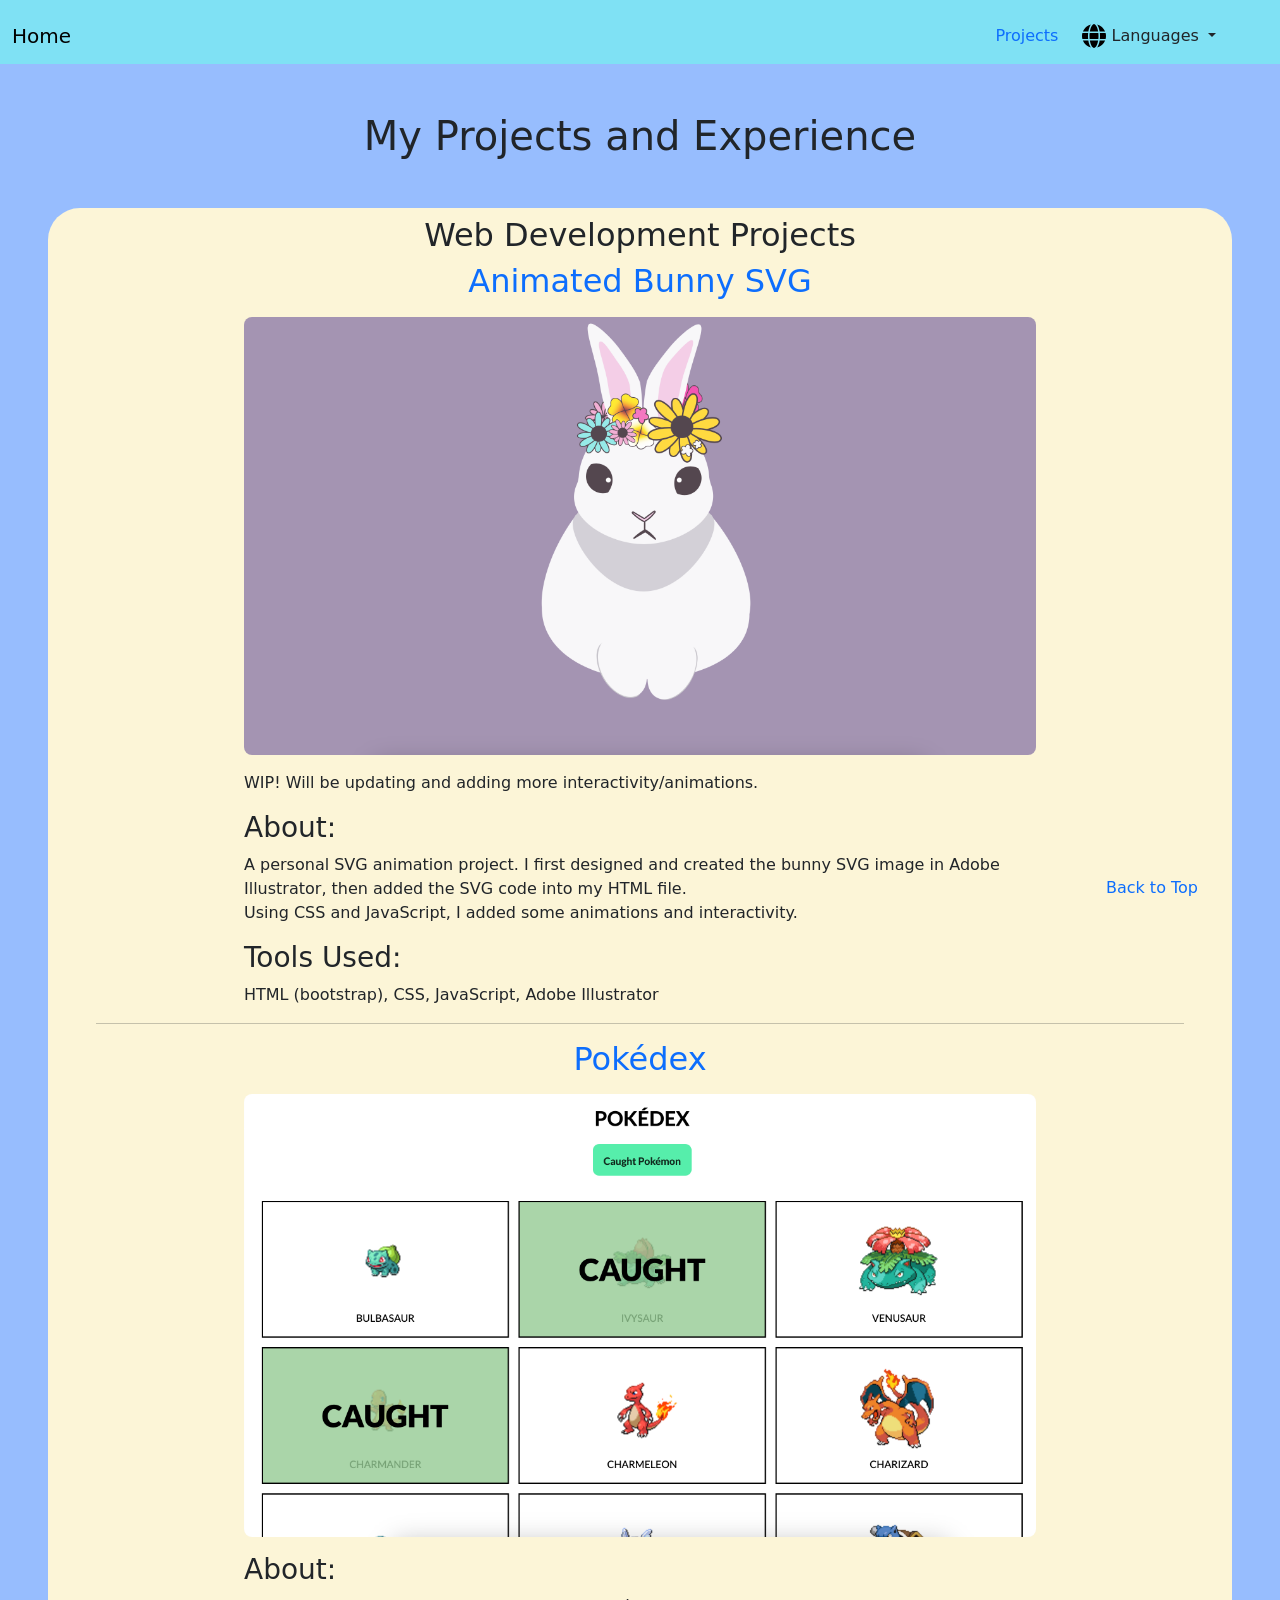
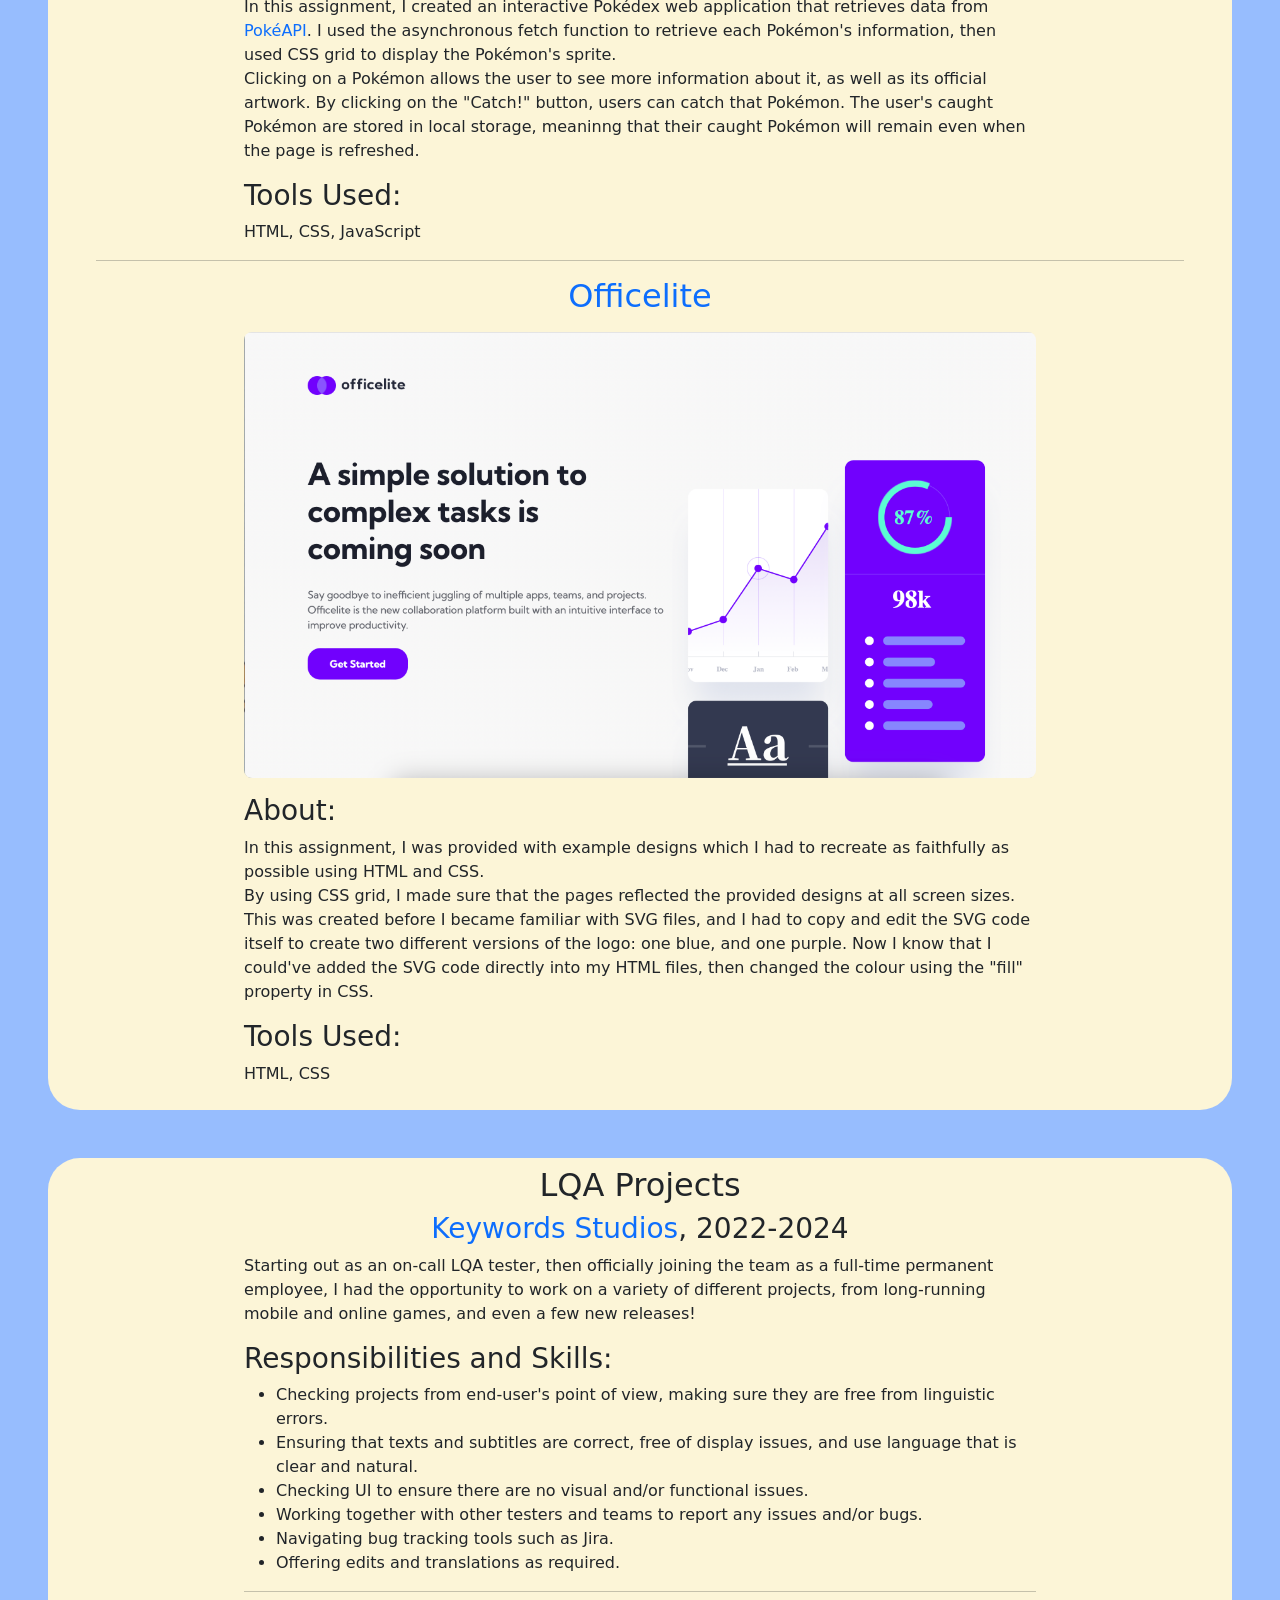
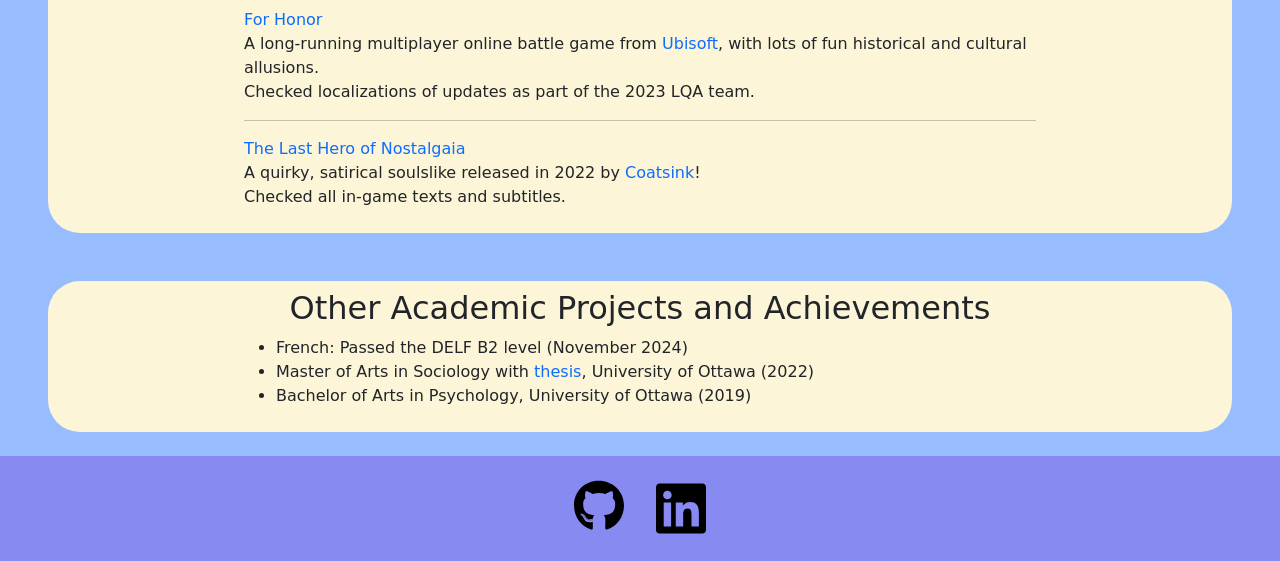
==== commit 6881cb1d: "Added LQA project details (ENG only)." ====
--- a/additional_pages/projects.html
+++ b/additional_pages/projects.html
@@ -103,18 +103,31 @@
     <section class = "mt-3 mt-md-5 mx-5 mb-4 py-2 px-md-5 rounded-5 content">
         <div class = "container-fluid w-75">
             <h2 id = "lqa_projects" class = "text-center">LQA Projects</h2>
-            <h3 class = "text-center"><a href = "https://www.keywordsstudios.com">Keywords Studios</a>, 2022-2024</h3>
+            <h3 class = "text-center"><a href = "https://www.keywordsstudios.com" target = "_blank">Keywords Studios</a>, 2022-2024</h3>
             <p id = "lqa_about">Starting out as an on-call LQA tester, then officially joining the team as a full-time permanent employee, I had the opportunity to work on a variety of different projects, from long-running mobile and online games, and even a few new releases!</p>
-            <div>
-                <h3 id = "lqa_skills">Responsibilities and Skills:</h3>
-                <ul>
-                    <li id = "lqa1">Checking projects from end-user's point of view, making sure they are free from linguistic errors.</li>
-                    <li id = "lqa2">Ensuring that texts and subtitles are correct, free of display issues, and use language that is clear and natural.</li>
-                    <li id = "lqa3">Checking UI to ensure there are no visual and/or functional issues.</li>
-                    <li id = "lqa4">Working together with other testers and teams to report any issues and/or bugs.</li>
-                    <li id = "lqa5">Navigating bug tracking tools such as Jira.</li>
-                    <li id = "lqa6">Offering edits and translations as required.</li>
-                </ul>
+            <section>
+                <div>
+                    <h3 id = "lqa_skills">Responsibilities and Skills:</h3>
+                    <ul>
+                        <li id = "lqa1">Checking projects from end-user's point of view, making sure they are free from linguistic errors.</li>
+                        <li id = "lqa2">Ensuring that texts and subtitles are correct, free of display issues, and use language that is clear and natural.</li>
+                        <li id = "lqa3">Checking UI to ensure there are no visual and/or functional issues.</li>
+                        <li id = "lqa4">Working together with other testers and teams to report any issues and/or bugs.</li>
+                        <li id = "lqa5">Navigating bug tracking tools such as Jira.</li>
+                        <li id = "lqa6">Offering edits and translations as required.</li>
+                    </ul>
+                </div>
+            </section>
+            <hr>
+            <section>
+                <a id = "ubisoft" href = "https://www.ubisoft.com/en-us/game/for-honor" target = "_blank" class = "text-center">For Honor</a>
+                <p id = "ubisoft_desc">A long-running multiplayer online battle game from <a href = "https://www.ubisoft.com/en-us/" target = "_blank">Ubisoft</a>, with lots of fun historical and cultural allusions.<br>Checked localizations of updates as part of the 2023 LQA team.</p>
+            </section>
+            <hr>
+            <section>
+                <a id = "coatsink" href = "https://coatsink.com/games/the-last-hero-of-nostalgaia" target = "_blank" class = "text-center">The Last Hero of Nostalgaia</a>
+                <p id = "coatsink_desc">A quirky, satirical soulslike released in 2022 by <a href = "https://coatsink.com" target = "_blank">Coatsink</a>!<br>Checked all in-game texts and subtitles.</p>
+            </section>
         </div>
     </section>
     <section class = "mt-3 mt-md-5 mx-5 mb-4 py-2 px-md-5 rounded-5 content">
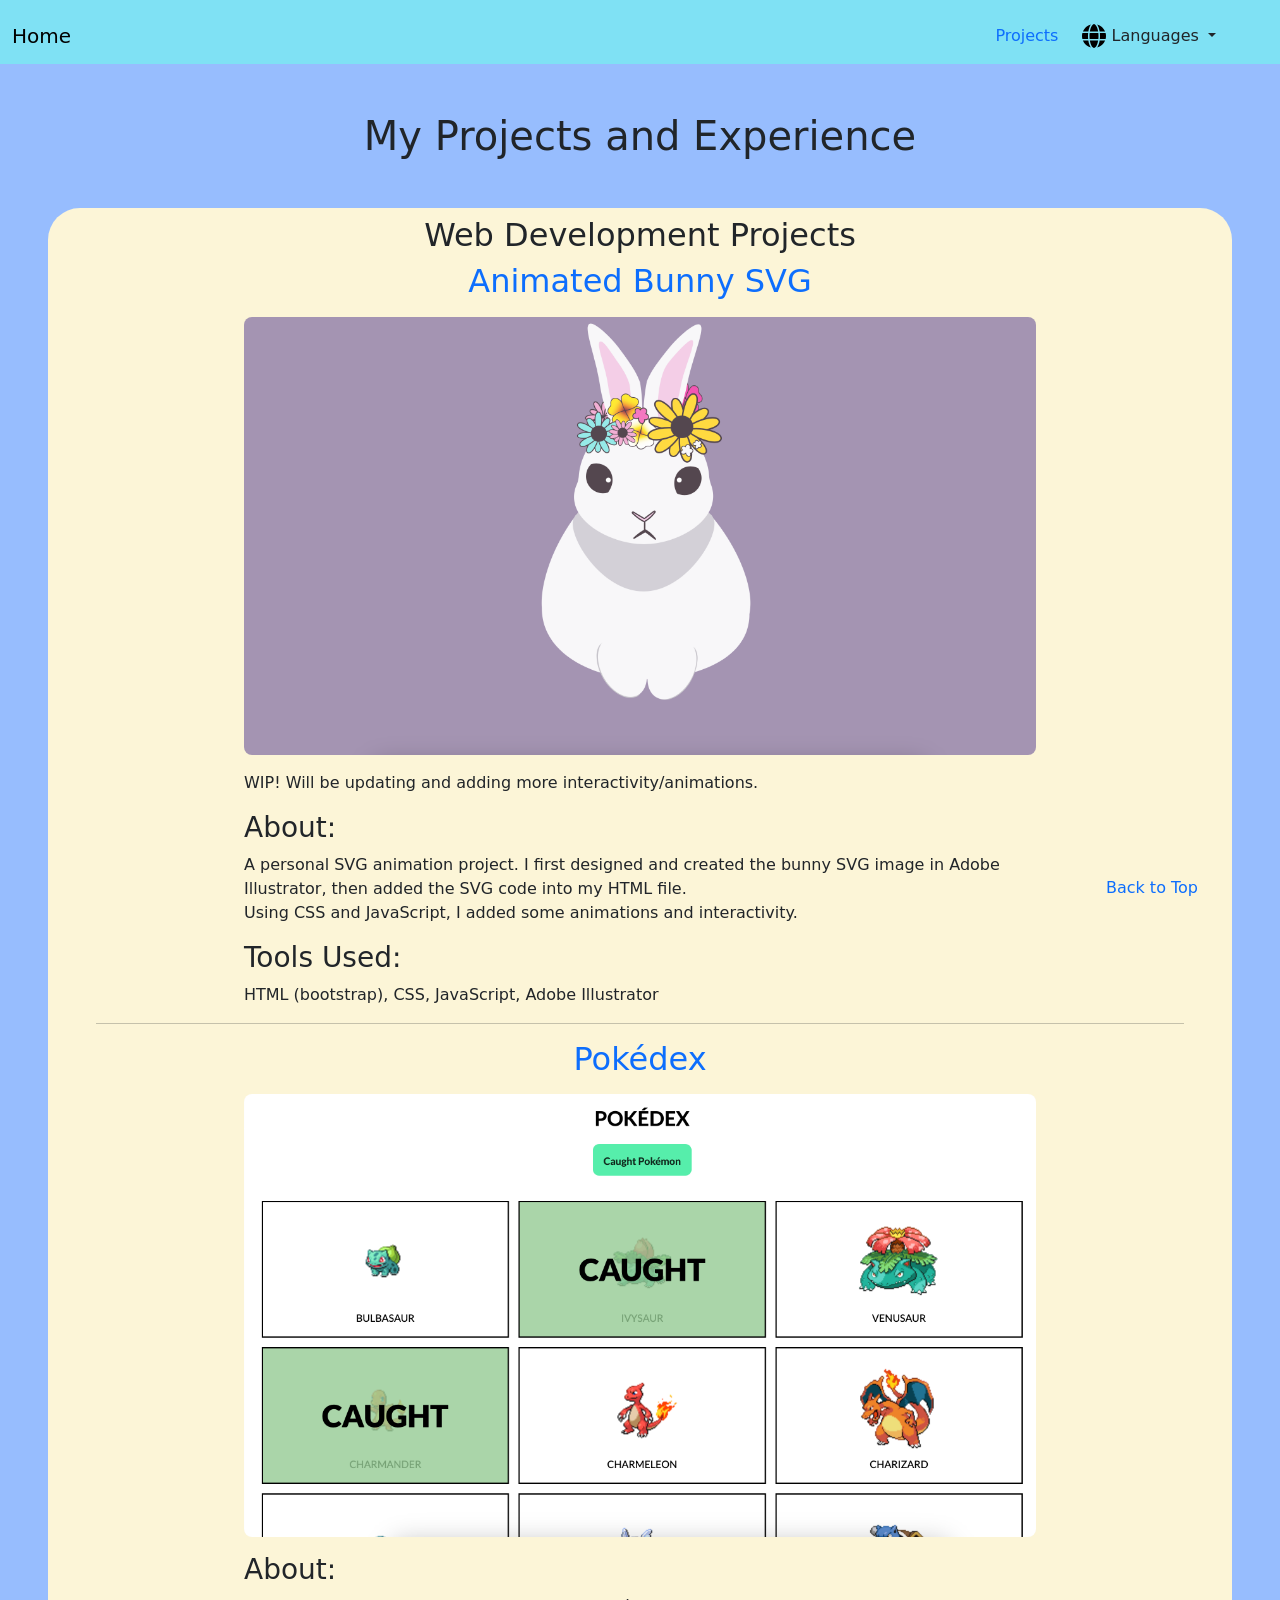
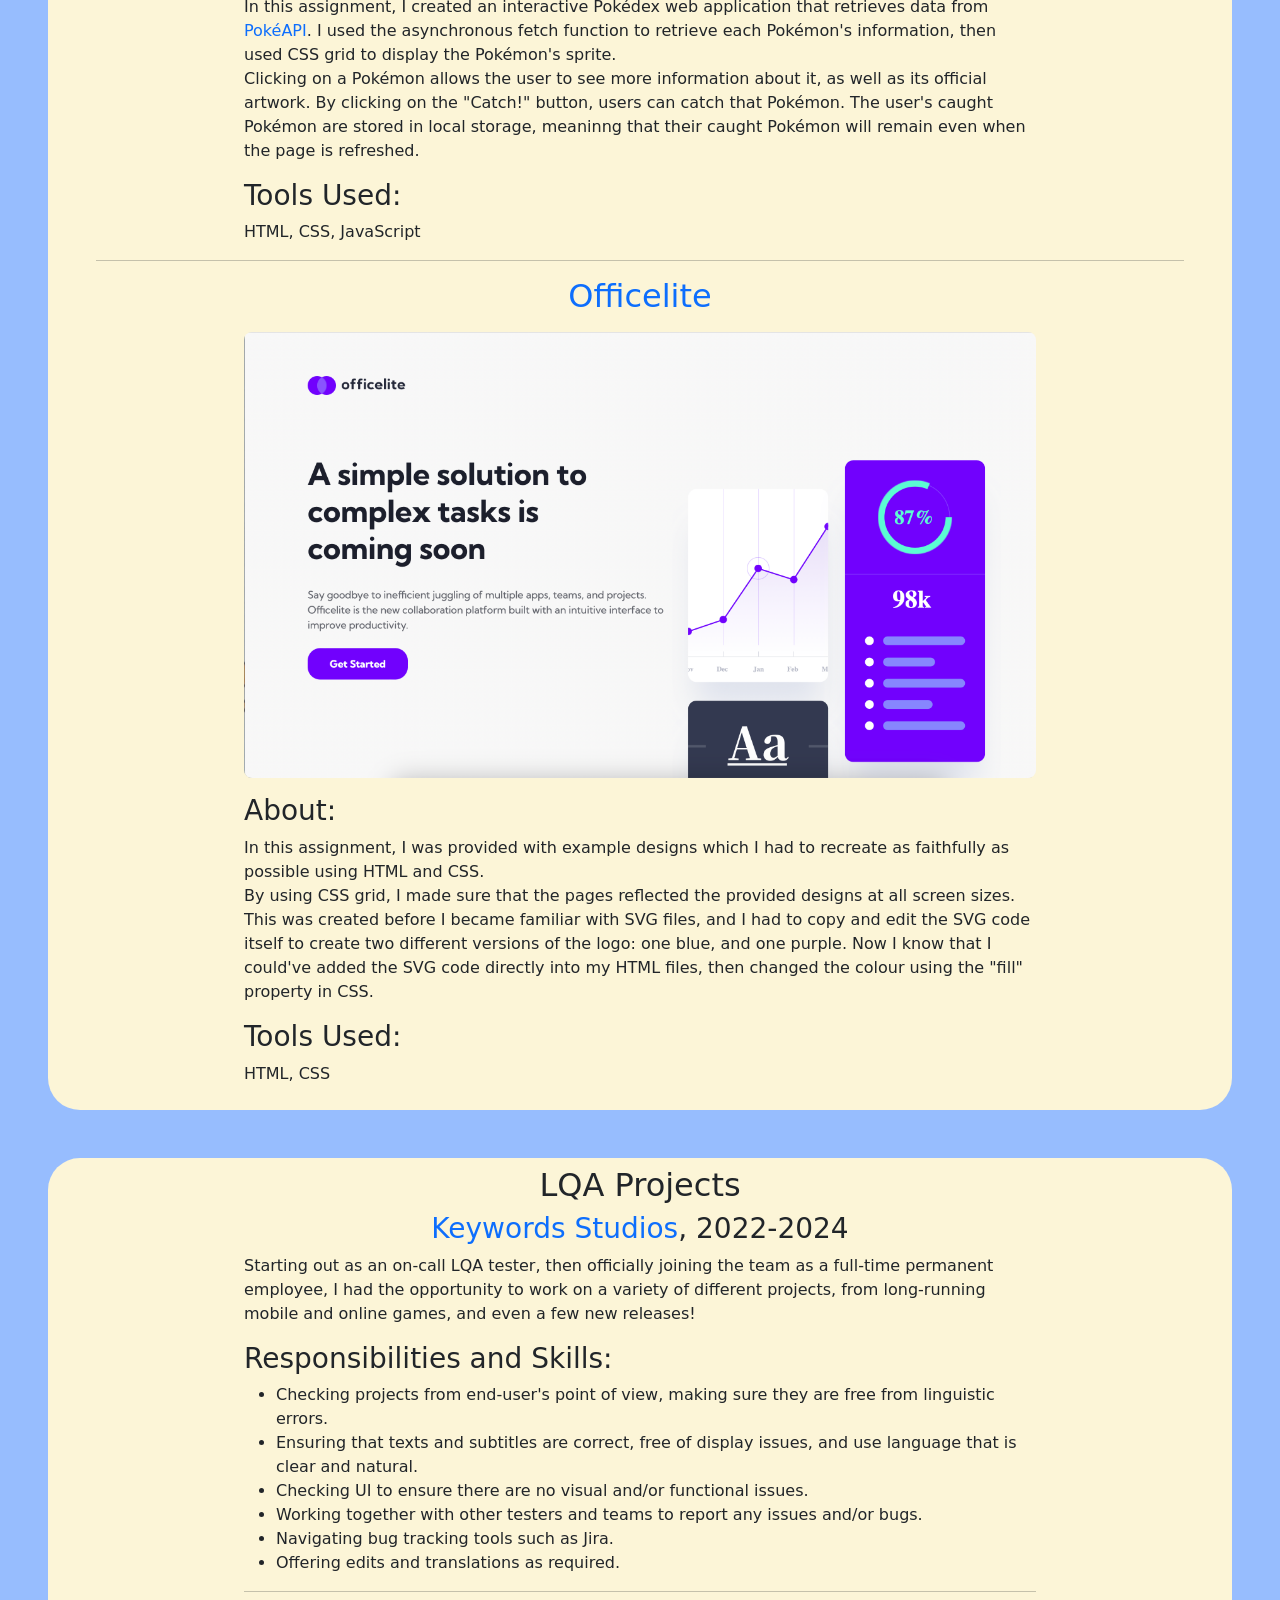
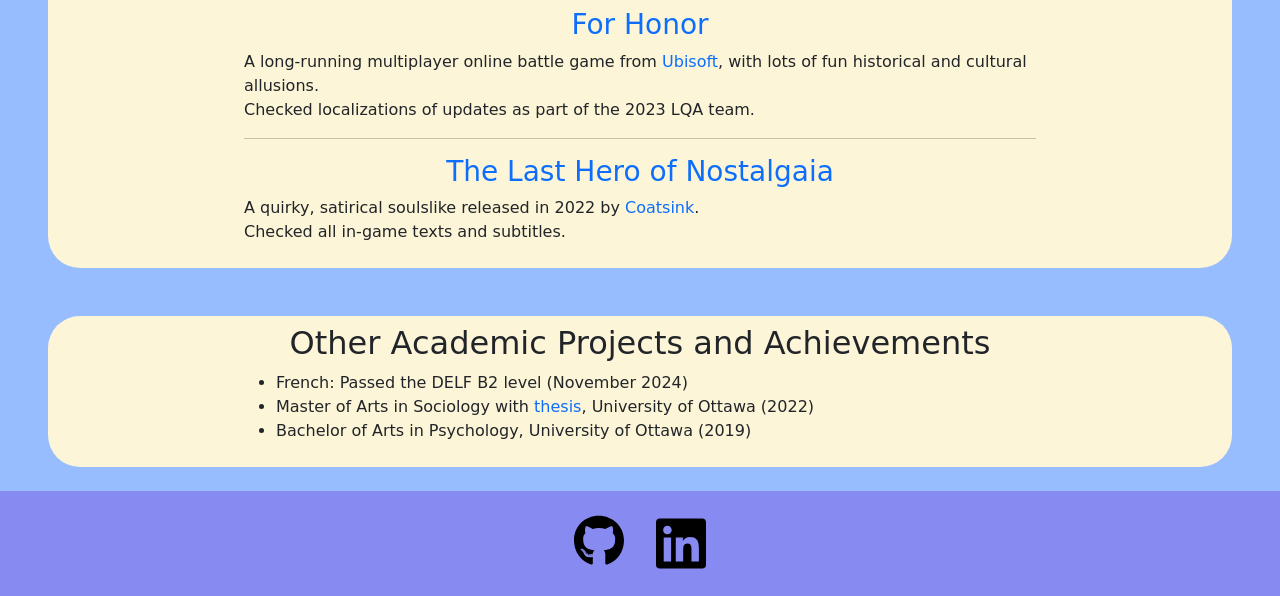
==== commit aa26fa9e: "Added JPN translations of LQA project details." ====
--- a/additional_pages/projects.html
+++ b/additional_pages/projects.html
@@ -120,13 +120,21 @@
             </section>
             <hr>
             <section>
-                <a id = "ubisoft" href = "https://www.ubisoft.com/en-us/game/for-honor" target = "_blank" class = "text-center">For Honor</a>
-                <p id = "ubisoft_desc">A long-running multiplayer online battle game from <a href = "https://www.ubisoft.com/en-us/" target = "_blank">Ubisoft</a>, with lots of fun historical and cultural allusions.<br>Checked localizations of updates as part of the 2023 LQA team.</p>
+                <h3 id = "ubisoft"  class = "text-center">
+                    <a href = "https://www.ubisoft.com/en-us/game/for-honor" target = "_blank" class = "text-center">For Honor</a>
+                </h3>
+                <div id = "ubisoft_desc">
+                    <p>A long-running multiplayer online battle game from <a href = "https://www.ubisoft.com/en-us/" target = "_blank">Ubisoft</a>, with lots of fun historical and cultural allusions.<br>Checked localizations of updates as part of the 2023 LQA team.</p>
+                </div>
             </section>
             <hr>
             <section>
-                <a id = "coatsink" href = "https://coatsink.com/games/the-last-hero-of-nostalgaia" target = "_blank" class = "text-center">The Last Hero of Nostalgaia</a>
-                <p id = "coatsink_desc">A quirky, satirical soulslike released in 2022 by <a href = "https://coatsink.com" target = "_blank">Coatsink</a>!<br>Checked all in-game texts and subtitles.</p>
+                <h3 class = "text-center">
+                    <a href = "https://coatsink.com/games/the-last-hero-of-nostalgaia" target = "_blank">The Last Hero of Nostalgaia</a>
+                </h3>
+                <div id = "coatsink_desc">
+                    <p>A quirky, satirical soulslike released in 2022 by <a href = "https://coatsink.com" target = "_blank">Coatsink</a>.<br>Checked all in-game texts and subtitles.</p>
+                </div>
             </section>
         </div>
     </section>
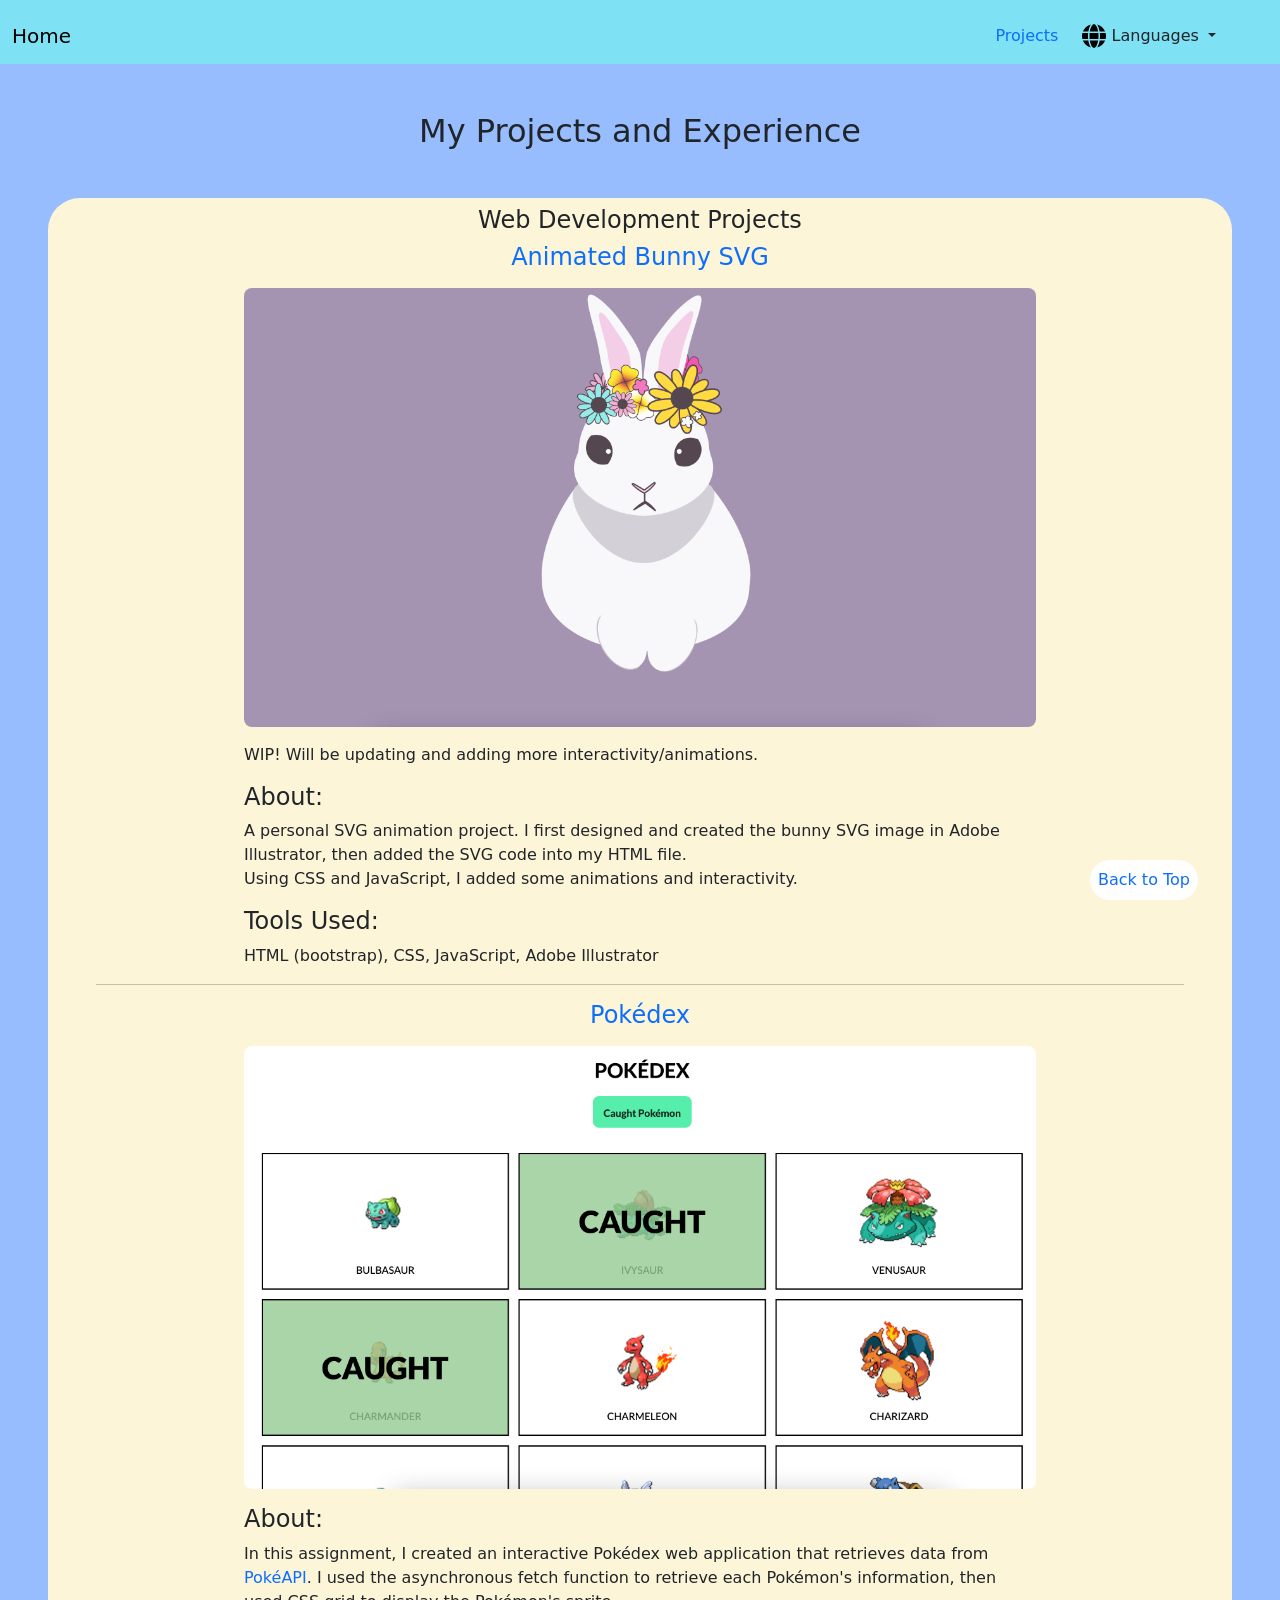
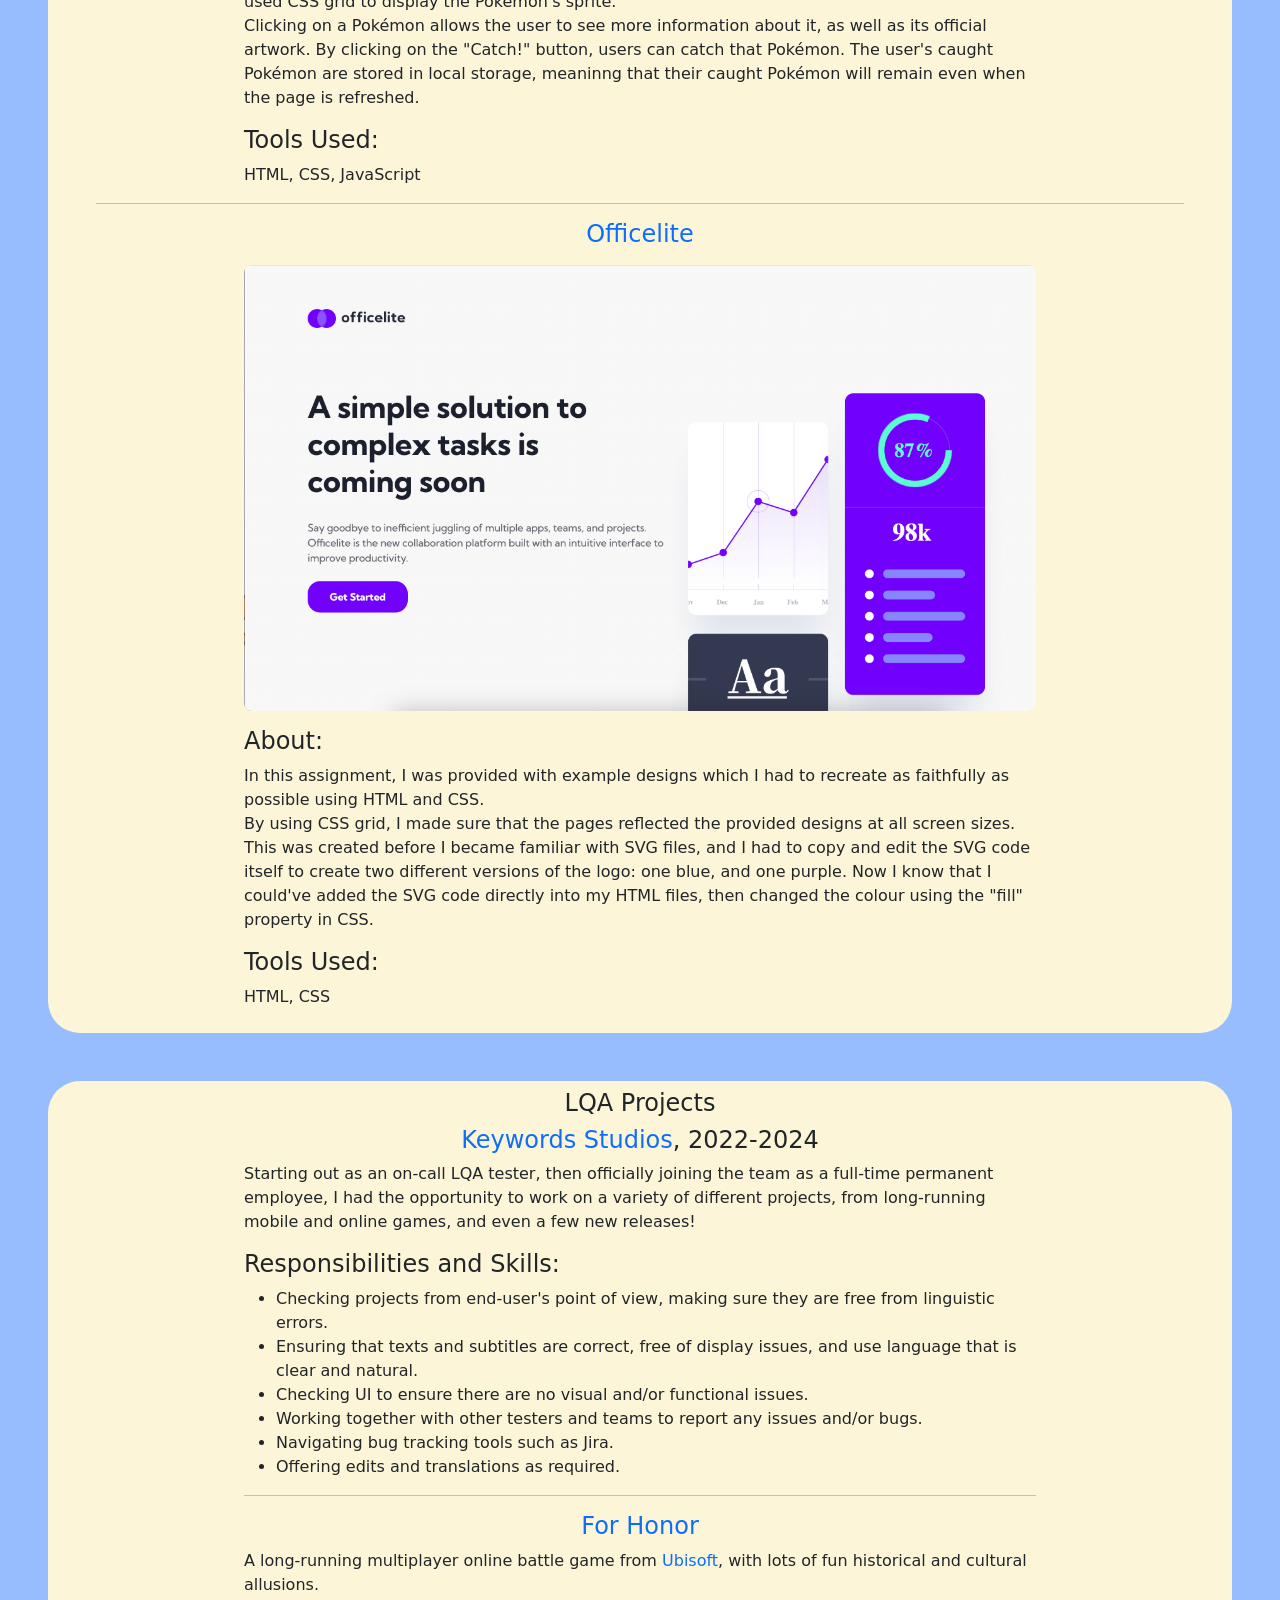
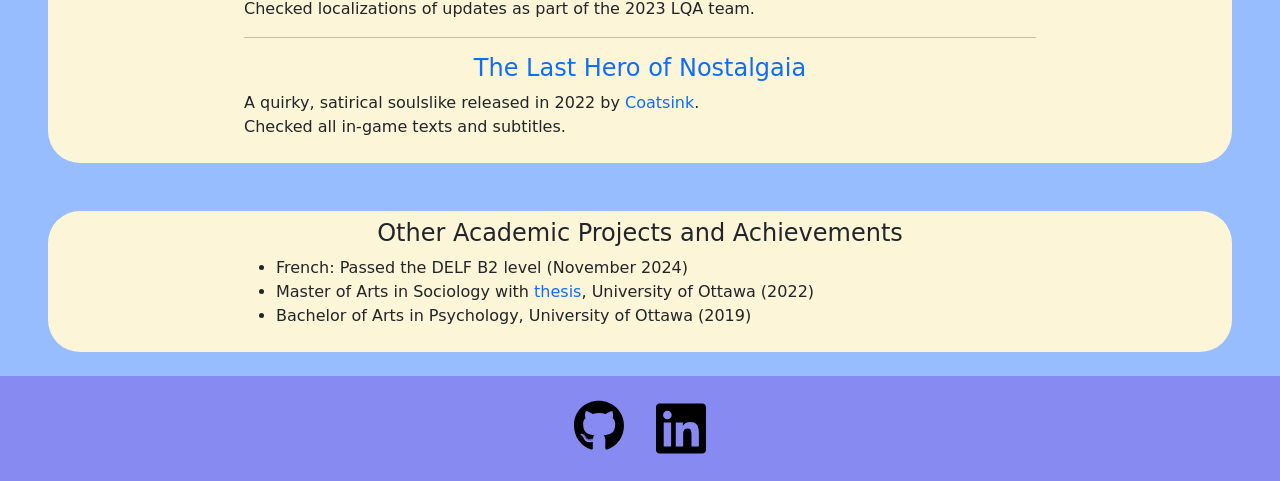
==== commit 386ea3b0: "Adjusted font sizes and Back to Top link background." ====
--- a/additional_pages/projects.html
+++ b/additional_pages/projects.html
@@ -167,9 +167,7 @@
             </div>
         </div>
         <div class = "container text-end fixed-bottom">
-            <!-- currently "fixed" at bottom; edit if this causes issues 
-             Font colour difficult to see-->
-            <a id = "backToTop" href = "#navigation" class = "d-inline-block">Back to Top</a>
+            <a id = "backToTop" href = "#navigation" class = "p-2 d-inline-block rounded-pill">Back to Top</a>
         </div>
     </footer>
     <script src = "/additional_scripts/projects.js"></script>
--- a/style.css
+++ b/style.css
@@ -43,6 +43,22 @@
     text-decoration: none;
 }
 
+body h1 {
+    font-size: 2rem;
+}
+
+body h2 {
+    font-size: 1.5rem;
+}
+
+body h3 {
+    font-size: 1.5rem;
+}
+
+#backToTop{
+    background-color:white;
+}
+
 .content {
     background-color: var(--bg-2);
 }
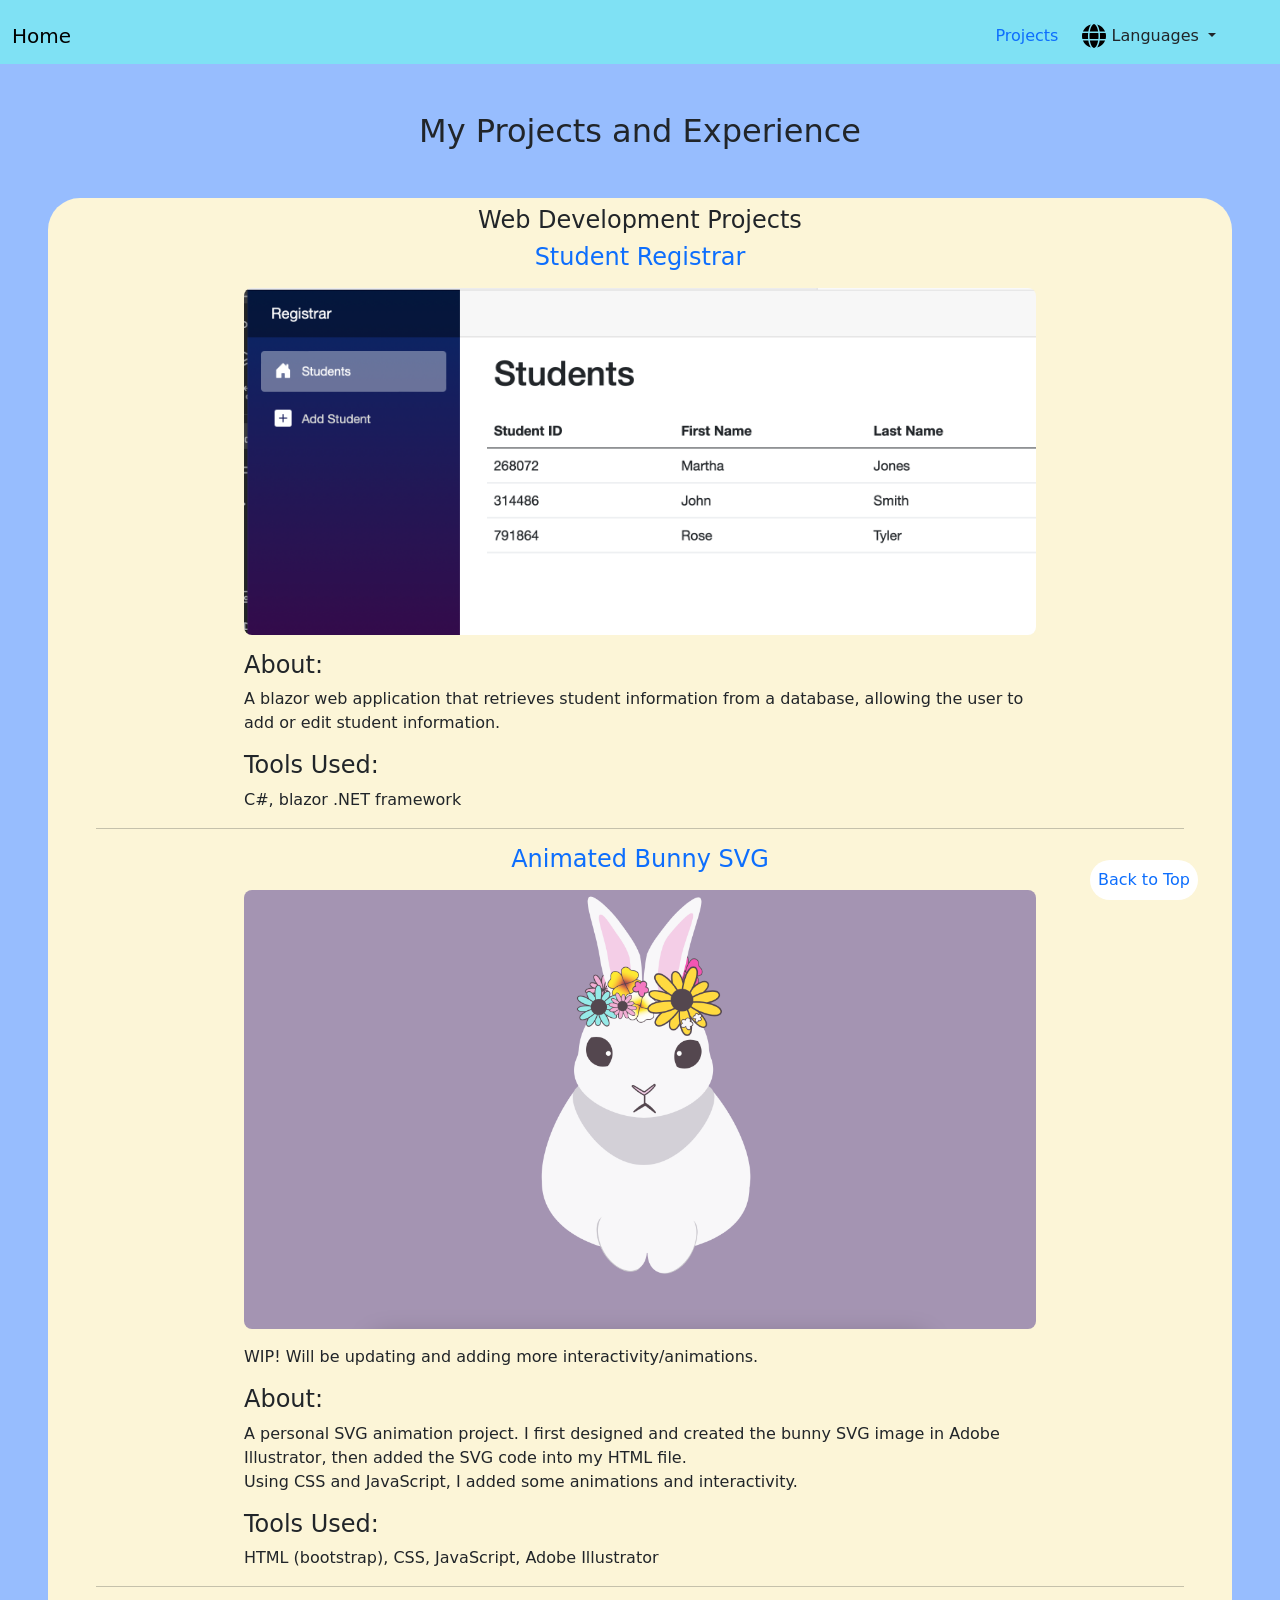
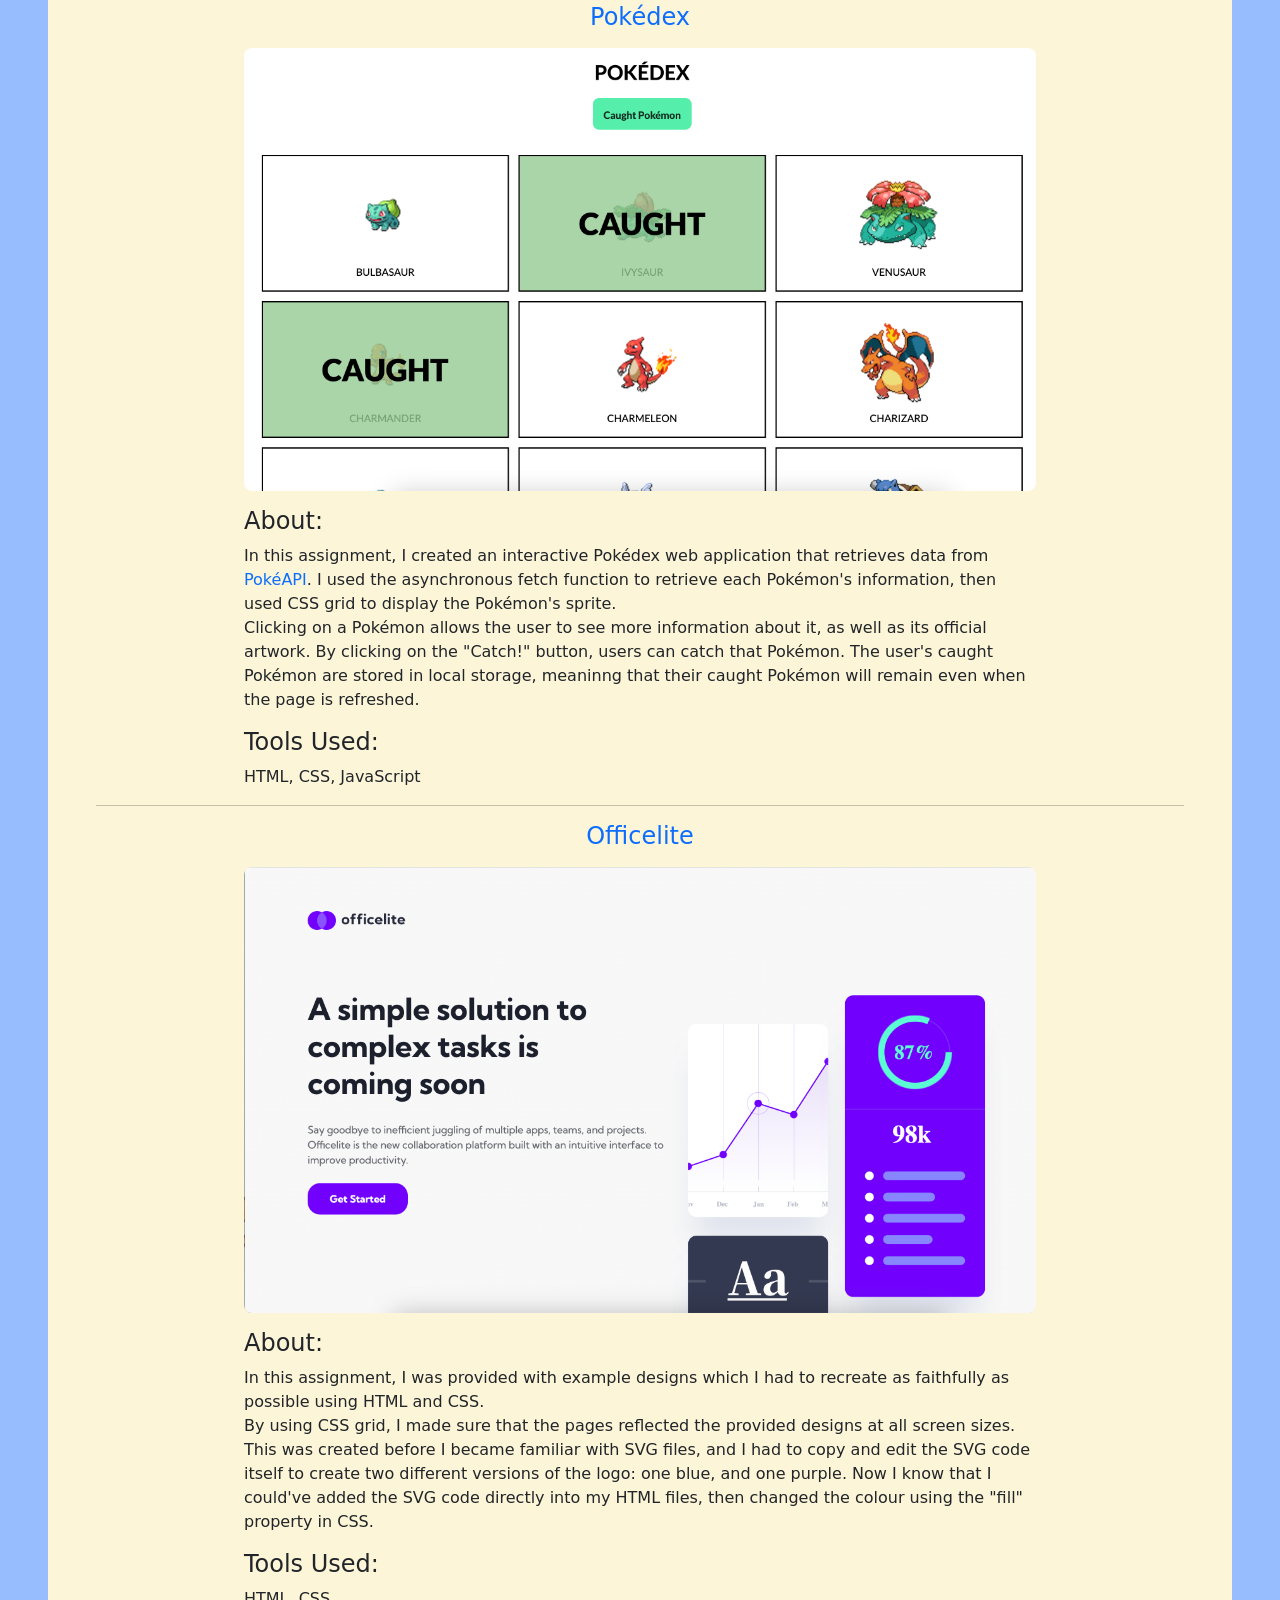
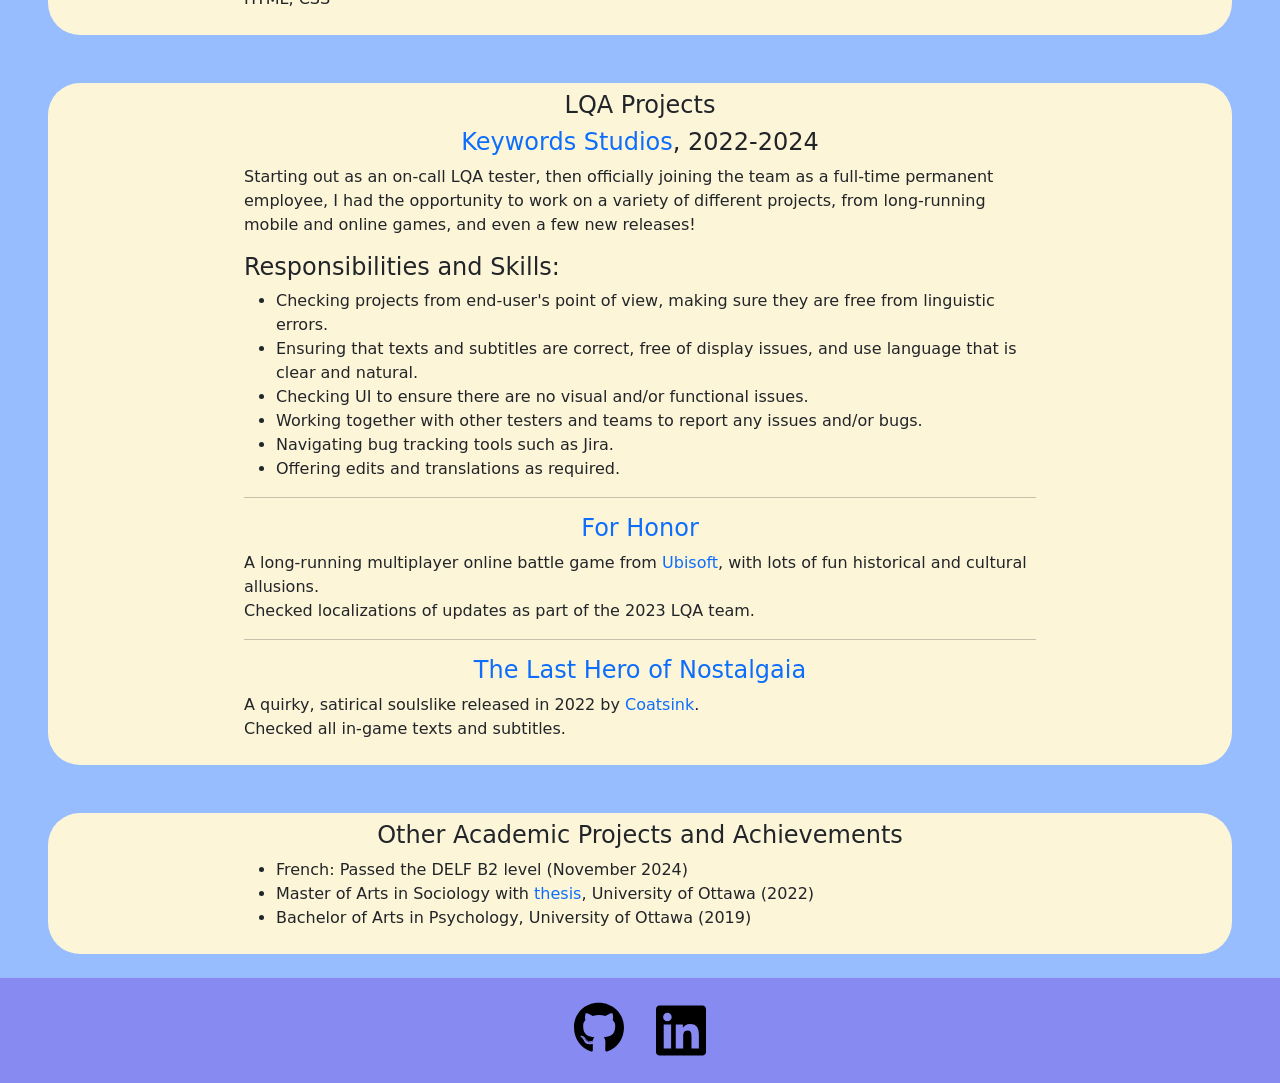
==== commit 2086058f: "Added new project: Registrar." ====
--- a/additional_pages/projects.html
+++ b/additional_pages/projects.html
@@ -50,6 +50,20 @@
     <h1 id = "main_heading" class = "mt-3 mb-3 mt-lg-5 mb-lg-4  text-center">My Projects and Experience</h1>
     <section class = "mt-3 mt-md-5 mx-5 mb-4 py-2 px-md-5 rounded-5 content">
         <h2 id = "web_projects" class = "text-center">Web Development Projects</h2>
+        <div class = "container-fluid w-75">
+            <section id = "registrar">
+                <h2 id = "registrar_project" class = "text-center"><a href = "https://github.com/Rie-Futaki/Registrar" target = "_blank">Student Registrar</a></h2>
+                <div class = "my-3">
+                    <img class = "w-100 rounded-3" src = "/images/Registrar_Screenshot.png" alt = "Student Registrar Project">
+                </div>
+                <h3 class = "about">About:</h3>
+                <p id = "registrar_about">A blazor web application that retrieves student information from a database, allowing the user to add or edit student information.
+                </p>
+                <h3 class = "tools">Tools Used:</h3>
+                <p id="registrar_tools">C#, blazor .NET framework</p>
+            </section>
+        </div>
+        <hr>
         <div class = "container-fluid w-75">
             <section id = "bunny">
                 <h2 id = "bunny_project" class = "text-center"><a href = "https://github.com/Rie-Futaki/SVG-animation" target = "_blank">Animated Bunny SVG</a></h2>
